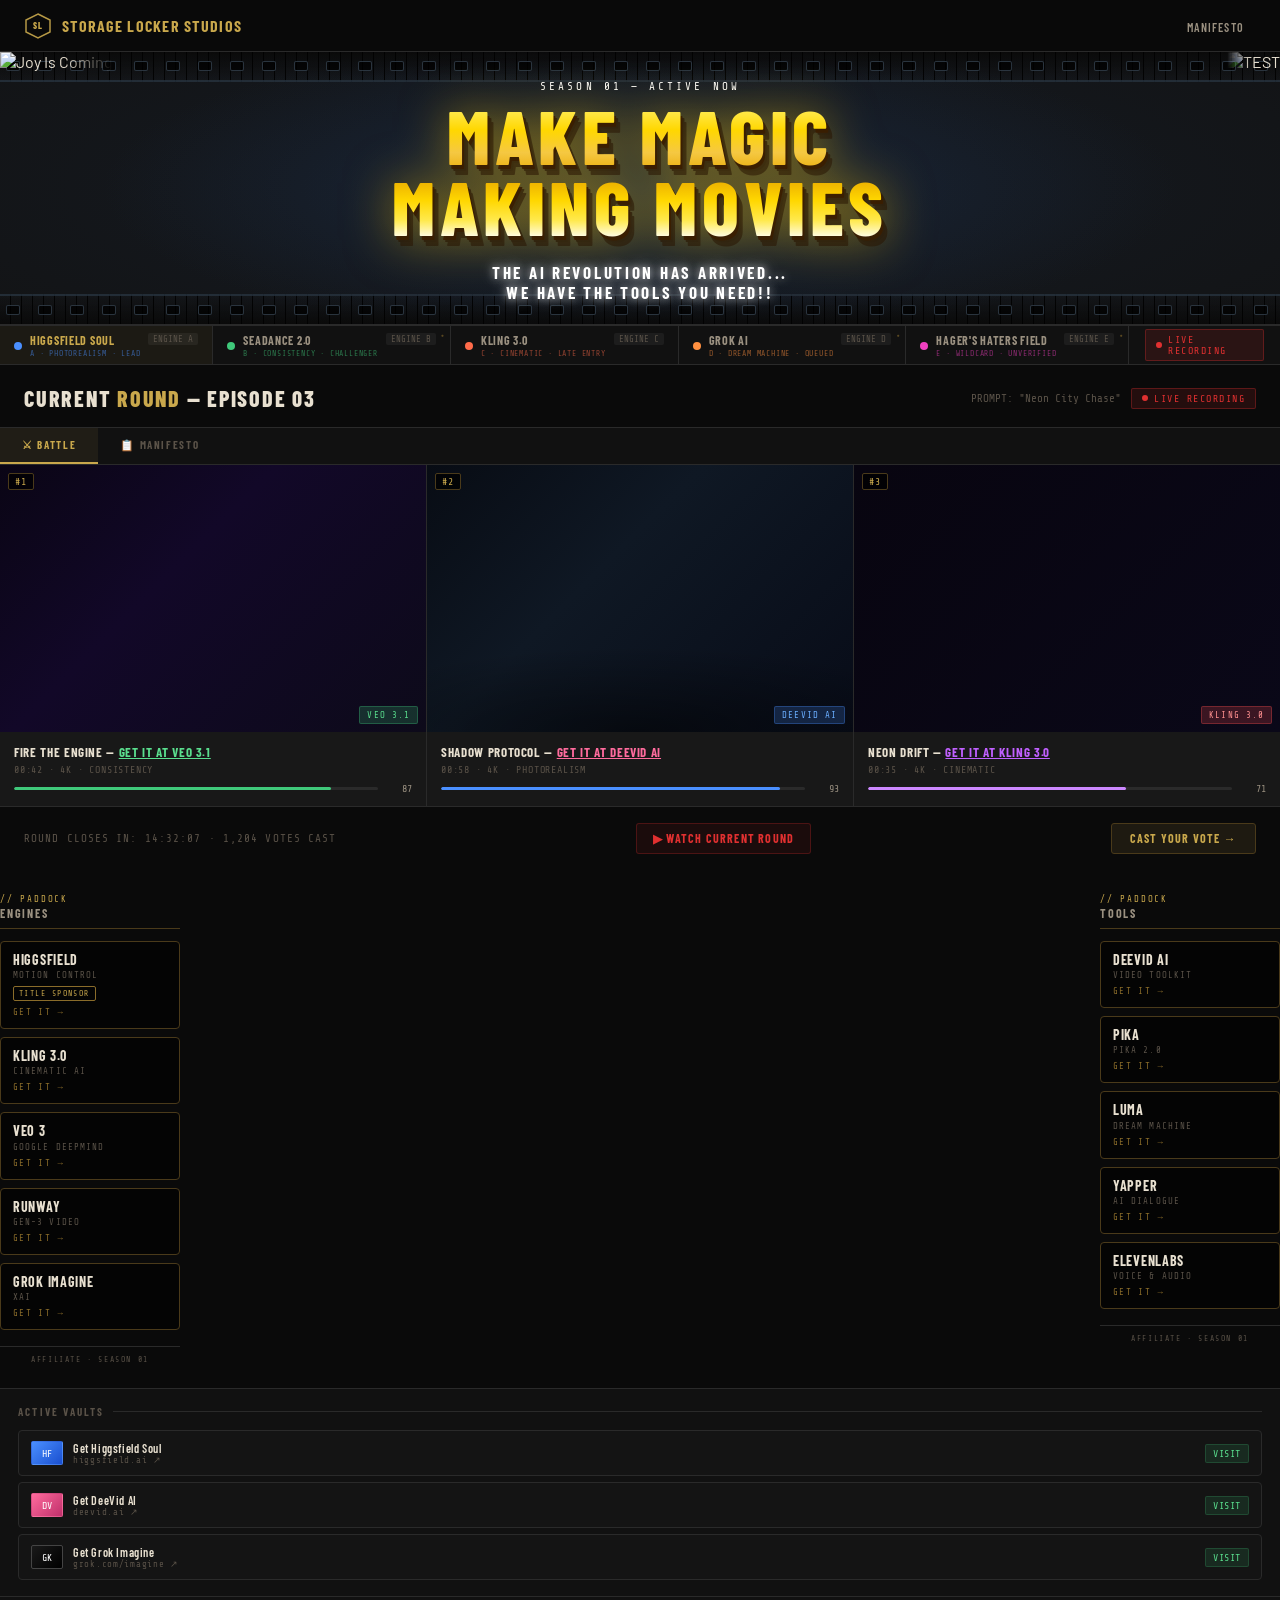
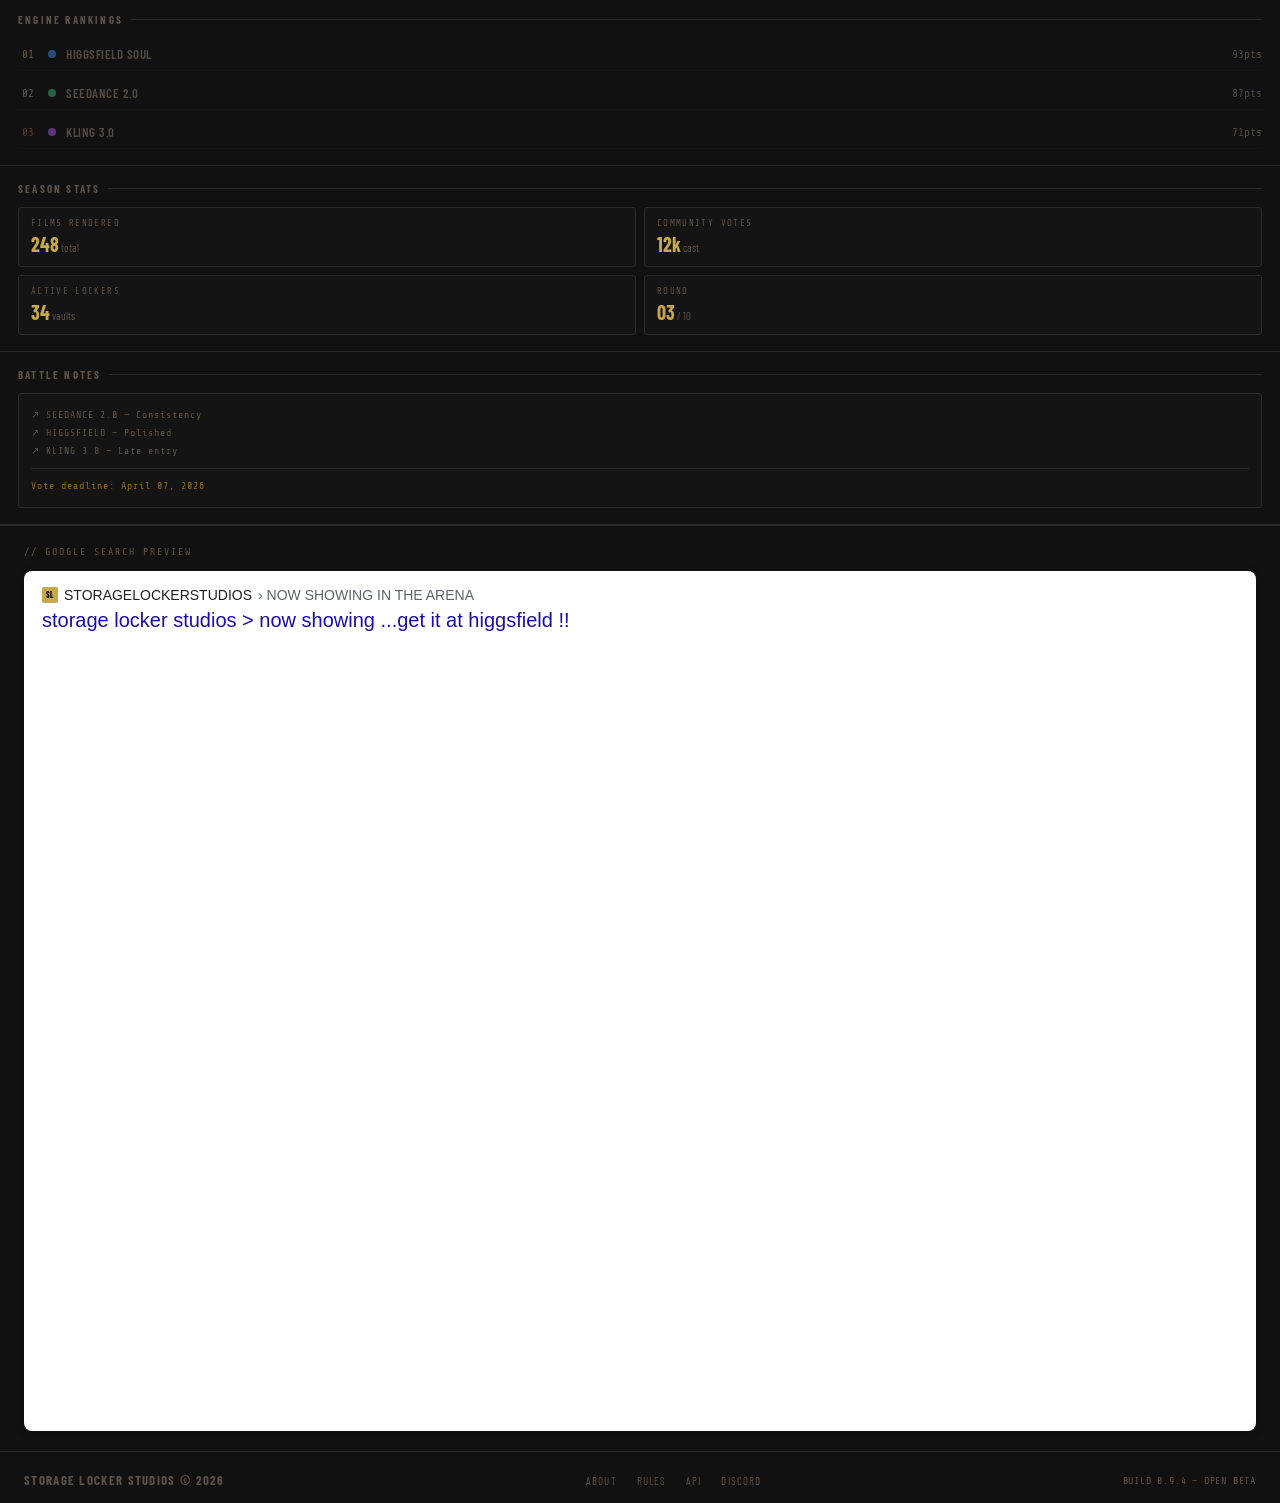
==== index.html @ 6241c00e "Changes Co-authored-by: jleev10-ctrl <274350358+jleev10-ctrl@users.noreply.github.com>" ====
<!DOCTYPE html>
<html lang="en">
<head>
<meta charset="UTF-8">
<meta name="viewport" content="width=device-width, initial-scale=1.0">
<title>Storage Locker Studios</title>

<!-- Google / Search Preview -->
<meta name="description" content="Storage Locker Studios — The Proving Grounds. Three AI film engines compete. One earns the vault. Season 01 active now.">
<meta name="robots" content="index, follow">

<!-- Open Graph (Google, Facebook, LinkedIn preview) -->
<meta property="og:type" content="website">
<meta property="og:url" content="https://storagelocker.studios/">


<meta property="og:image" content="https://storagelockerstudios.com/og-image.png">
<meta property="og:image:width" content="1200">
<meta property="og:image:height" content="630">
<meta property="og:image:alt" content="Storage Locker Studios — The Tools. The Engines. The Craft.">
<meta property="og:site_name" content="Storage Locker Studios">

<!-- Twitter Card -->
<meta name="twitter:card" content="summary_large_image">
<meta name="twitter:image" content="https://storagelockerstudios.com/og-image.png">

<link href="https://fonts.googleapis.com/css2?family=Barlow+Condensed:wght@400;600;700;800&family=Barlow:wght@300;400;500;600&family=Share+Tech+Mono&family=Special+Elite&display=swap" rel="stylesheet">
<style>
:root {
--gold: #c9a84c;
--gold-dim: #8a6c2a;
--red-live: #e03030;
--bg-deep: #0a0a0a;
--bg-panel: #111111;
--bg-card: #181818;
--bg-vault: #141414;
--border: #2a2a2a;
--border-gold: #4a3a1a;
--text-primary: #e8e0d0;
--text-secondary: #9a9080;
--text-dim: #5a5248;
--rust: #8b4513;
--steel: #3a4a5a;
--industrial: #2a3040;
}

* { margin: 0; padding: 0; box-sizing: border-box; }

body {
background: var(--bg-deep);
color: var(--text-primary);
font-family: 'Barlow', sans-serif;
font-weight: 400;
min-height: 100vh;
overflow-x: hidden;
}

nav {
position: sticky;
top: 0;
z-index: 100;
background: rgba(10,10,10,0.95);
border-bottom: 1px solid var(--border);
padding: 0 24px;
display: flex;
align-items: center;
justify-content: space-between;
height: 52px;
backdrop-filter: blur(8px);
}

.nav-logo { display: flex; align-items: center; gap: 10px; }
.nav-logo-text { font-family: 'Barlow Condensed', sans-serif; font-weight: 700; font-size: 16px; letter-spacing: 0.08em; text-transform: uppercase; color: var(--gold); }
.nav-logo-sub { font-family: 'Barlow Condensed', sans-serif; font-size: 10px; letter-spacing: 0.2em; color: var(--text-secondary); text-transform: uppercase; margin-left: 2px; }

.nav-links { display: flex; gap: 4px; list-style: none; }
.nav-links a { font-size: 12px; letter-spacing: 0.1em; text-transform: uppercase; color: var(--text-secondary); text-decoration: none; padding: 6px 12px; border-radius: 3px; transition: color 0.2s, background 0.2s; font-family: 'Barlow Condensed', sans-serif; font-weight: 600; }
.nav-links a:hover, .nav-links a.active { color: var(--gold); background: rgba(201,168,76,0.08); }

.nav-right { display: flex; align-items: center; gap: 12px; }
.btn-signin { font-family: 'Barlow Condensed', sans-serif; font-weight: 700; font-size: 12px; letter-spacing: 0.1em; text-transform: uppercase; background: var(--gold); color: #0a0a0a; border: none; padding: 7px 16px; border-radius: 3px; cursor: pointer; }
.btn-signin:hover { background: #e0bb5a; }

/* ── HERO ── */
.hero {
  position: relative;
  background: radial-gradient(ellipse 80% 100% at 50% 50%, #151B24 0%, #121212 100%);
  border-bottom: 2px solid #2a2a2a;
  overflow: hidden;
  display: flex;
  align-items: center;
  justify-content: center;
  flex-direction: column;
  min-height: 200px;
  cursor: pointer;
  text-align: center;
  padding: 28px 300px 22px;
}
.hero:hover { filter: brightness(1.05); }

/* film strip background — top */
.hero::before {
  content: '';
  position: absolute;
  top: 0; left: 0; right: 0;
  height: 28px;
  background:
    repeating-linear-gradient(90deg,
      transparent 0px, transparent 10px,
      rgba(0,0,0,0.85) 10px, rgba(0,0,0,0.85) 11px
    ),
    linear-gradient(180deg, #0a0a0a 0%, transparent 100%);
  z-index: 3;
  border-bottom: 2px solid rgba(60,80,100,0.5);
}

/* film strip background — bottom */
.hero::after {
  content: '';
  position: absolute;
  bottom: 0; left: 0; right: 0;
  height: 28px;
  background:
    repeating-linear-gradient(90deg,
      transparent 0px, transparent 10px,
      rgba(0,0,0,0.85) 10px, rgba(0,0,0,0.85) 11px
    ),
    linear-gradient(0deg, #0a0a0a 0%, transparent 100%);
  z-index: 3;
  border-top: 2px solid rgba(60,80,100,0.5);
}

/* film sprocket holes top */
.hero-film-top {
  position: absolute;
  top: 0; left: 0; right: 0;
  height: 28px;
  z-index: 4;
  display: flex;
  align-items: center;
  padding: 0 6px;
  gap: 18px;
  overflow: hidden;
  pointer-events: none;
}
.hero-film-top span, .hero-film-bot span {
  display: inline-block;
  width: 14px; height: 10px;
  border: 1.5px solid rgba(80,100,120,0.5);
  border-radius: 2px;
  background: rgba(0,0,0,0.7);
  flex-shrink: 0;
}

/* film sprocket holes bottom */
.hero-film-bot {
  position: absolute;
  bottom: 0; left: 0; right: 0;
  height: 28px;
  z-index: 4;
  display: flex;
  align-items: center;
  padding: 0 6px;
  gap: 18px;
  overflow: hidden;
  pointer-events: none;
}

/* centre glow */
.hero-glow {
  position: absolute;
  inset: 0;
  background: radial-gradient(ellipse 60% 80% at 50% 50%, rgba(30,50,80,0.55) 0%, transparent 70%);
  pointer-events: none;
  z-index: 1;
}

/* LEFT image — JOYISCOMING.jpg */
.hero-img-left {
  position: absolute;
  left: 0;
  top: 0; bottom: 0;
  height: 100%;
  width: auto;
  object-fit: cover;
  z-index: 5;
  /* dark fade on right edge into centre */
  -webkit-mask-image: linear-gradient(90deg, rgba(0,0,0,1) 55%, rgba(0,0,0,0) 100%);
  mask-image: linear-gradient(90deg, rgba(0,0,0,1) 55%, rgba(0,0,0,0) 100%);
}

/* RIGHT image — TEST.jpg */
.hero-img-right {
  position: absolute;
  right: 0;
  top: 0; bottom: 0;
  height: 100%;
  width: auto;
  object-fit: cover;
  z-index: 5;
  -webkit-mask-image: linear-gradient(270deg, rgba(0,0,0,1) 55%, rgba(0,0,0,0) 100%);
  mask-image: linear-gradient(270deg, rgba(0,0,0,1) 55%, rgba(0,0,0,0) 100%);
}

/* ── HERO TEXT ── */
.hero-eyebrow {
  font-family: 'Share Tech Mono', monospace;
  font-size: 11px;
  letter-spacing: 0.28em;
  color: #ffffff;
  text-transform: uppercase;
  margin-bottom: 6px;
  position: relative;
  z-index: 6;
}
.hero h1 {
  font-family: 'Barlow Condensed', sans-serif;
  font-weight: 800;
  font-size: clamp(36px, 6vw, 80px);
  letter-spacing: 0.06em;
  text-transform: uppercase;
  line-height: 0.92;
  margin-bottom: 10px;
  position: relative;
  z-index: 6;
  background: linear-gradient(180deg,
    #ffffff 0%,
    #ffe94d 8%,
    #ffd700 22%,
    #f5c842 38%,
    #e8a800 55%,
    #ffd700 72%,
    #ffe94d 86%,
    #ffffff 100%
  );
  -webkit-background-clip: text;
  -webkit-text-fill-color: transparent;
  background-clip: text;
  filter:
    drop-shadow(2px 4px 0px rgba(60,30,0,0.9))
    drop-shadow(4px 6px 0px rgba(40,20,0,0.6))
    drop-shadow(0 0 24px rgba(255,200,0,0.5));
}
.hero-sub {
  font-family: 'Barlow Condensed', sans-serif;
  font-weight: 700;
  font-size: clamp(12px, 1.5vw, 17px);
  letter-spacing: 0.16em;
  text-transform: uppercase;
  margin-top: 12px;
  position: relative;
  z-index: 6;
  color: #ffffff;
  text-shadow:
    0 0 8px rgba(255,255,255,0.8),
    0 0 20px rgba(255,255,255,0.4),
    0 0 40px rgba(255,255,255,0.15);
  animation: subPulse 2.2s ease-in-out infinite;
}
@keyframes subPulse {
  0%, 100% {
    text-shadow:
      0 0 8px rgba(255,255,255,0.8),
      0 0 20px rgba(255,255,255,0.4),
      0 0 40px rgba(255,255,255,0.15);
    opacity: 1;
  }
  50% {
    text-shadow:
      0 0 14px rgba(255,255,255,1),
      0 0 35px rgba(255,255,255,0.6),
      0 0 60px rgba(255,255,255,0.25);
    opacity: 0.85;
  }
}

/* Phone: tighten Engine Updates capture so it doesn't overrun the nav */
@media (max-width: 640px) {
  nav { padding: 0 12px; gap: 8px; }
  .nav-links { display: none; }
  #engineUpdatesForm { gap: 4px !important; }
  #engineUpdatesForm > span:first-child { display: none; }
  #engineUpdatesEmail { width: 130px !important; font-size: 11px !important; padding: 5px 8px !important; }
  #engineUpdatesSubmit { padding: 5px 8px !important; font-size: 10px !important; letter-spacing: 1px !important; }
  #engineUpdatesMsg { display: none; }
}

@media (max-width: 640px) {
  .hero {
    padding: 36px 16px 30px;
    min-height: auto;
  }
  /* Phone: show only JOY blended behind the text, hide TEST */
  .hero-img-right {
    display: none;
  }
  .hero-img-left {
    display: block;
    opacity: 0.32;
    width: 60%;
    height: 100%;
    -webkit-mask-image: linear-gradient(90deg, rgba(0,0,0,1) 0%, rgba(0,0,0,0) 100%);
            mask-image: linear-gradient(90deg, rgba(0,0,0,1) 0%, rgba(0,0,0,0) 100%);
  }
  .hero-eyebrow, .hero-sub {
    text-shadow: 0 2px 12px rgba(0,0,0,0.85);
  }
  /* Punch the gold back up on phone */
  .hero h1 {
    filter:
      drop-shadow(2px 4px 0px rgba(40,20,0,1))
      drop-shadow(3px 6px 0px rgba(20,10,0,0.85))
      drop-shadow(0 0 18px rgba(255,200,0,0.85))
      drop-shadow(0 0 32px rgba(255,170,0,0.5));
  }
}

.competitor-strip { background: var(--bg-panel); border-bottom: 1px solid var(--border); padding: 0; display: flex; gap: 0; overflow-x: auto; scrollbar-width: none; }
.competitor-tab { display: flex; align-items: center; gap: 8px; padding: 7px 14px 6px; border-right: 1px solid var(--border); cursor: pointer; transition: background 0.2s; white-space: nowrap; min-width: fit-content; position: relative; }
.competitor-tab:hover { background: rgba(255,255,255,0.03); }
.competitor-tab.active { background: rgba(201,168,76,0.06); }
.competitor-tab .dot { width: 8px; height: 8px; border-radius: 50%; background: var(--text-dim); flex-shrink: 0; }
.competitor-tab.active .dot { background: var(--gold); }
.competitor-tab.engine-a .dot { background: #4a8fff; }
.competitor-tab.engine-b .dot { background: #3fc87a; }
.competitor-tab.engine-c .dot { background: #ff6b4a; }
.competitor-tab.engine-d .dot { background: #ff9040; }
.competitor-tab.engine-e .dot { background: #f040c0; }

.tab-label-stack { display: flex; flex-direction: column; gap: 2px; }
.tab-name { font-family: 'Barlow Condensed', sans-serif; font-weight: 700; font-size: 12px; letter-spacing: 0.06em; text-transform: uppercase; color: var(--text-secondary); }
.competitor-tab.active .tab-name { color: var(--gold); }
.tab-descriptor { font-family: 'Share Tech Mono', monospace; font-size: 8px; letter-spacing: 0.1em; color: var(--text-dim); text-transform: uppercase; }
.competitor-tab.engine-a .tab-descriptor { color: rgba(74,143,255,0.55); }
.competitor-tab.engine-b .tab-descriptor { color: rgba(63,200,122,0.55); }
.competitor-tab.engine-c .tab-descriptor { color: rgba(255,107,74,0.55); }
.competitor-tab.engine-d .tab-descriptor { color: rgba(255,144,64,0.55); }
.competitor-tab.engine-e .tab-descriptor { color: rgba(240,64,192,0.55); }

.tab-badge { font-family: 'Share Tech Mono', monospace; font-size: 9px; padding: 1px 5px; border-radius: 2px; background: rgba(255,255,255,0.05); color: var(--text-dim); align-self: flex-start; }
.competitor-tab.trap-tab::after { content: '●'; position: absolute; top: 6px; right: 6px; font-size: 5px; color: var(--gold-dim); opacity: 0.6; }

.main { display: grid; grid-template-columns: 1fr; gap: 0; min-height: calc(100vh - 180px); }
.arena { border-right: none; border-bottom: 1px solid var(--border); padding: 0; }
.arena-header { padding: 20px 24px 16px; border-bottom: 1px solid var(--border); display: flex; align-items: center; justify-content: space-between; }
.arena-title { font-family: 'Barlow Condensed', sans-serif; font-weight: 800; font-size: 22px; letter-spacing: 0.08em; text-transform: uppercase; color: var(--text-primary); }
.arena-title span { color: var(--gold); }

.live-badge { display: flex; align-items: center; gap: 6px; background: rgba(224,48,48,0.12); border: 1px solid rgba(224,48,48,0.3); padding: 4px 10px; border-radius: 2px; }
.live-dot { width: 6px; height: 6px; border-radius: 50%; background: var(--red-live); animation: pulse 1.5s infinite; }
@keyframes pulse { 0%, 100% { opacity: 1; } 50% { opacity: 0.3; } }
.live-text { font-family: 'Share Tech Mono', monospace; font-size: 10px; letter-spacing: 0.15em; color: var(--red-live); text-transform: uppercase; }

.film-grid { display: grid; grid-template-columns: repeat(3, 1fr); gap: 1px; background: var(--border); margin: 0; }
.film-card { background: var(--bg-card); cursor: pointer; transition: background 0.2s; position: relative; overflow: hidden; }
.film-card:hover { background: #1e1e1e; }
.film-thumb { aspect-ratio: 16/10; background: var(--bg-vault); position: relative; overflow: hidden; }

.thumb-seedance { background: linear-gradient(135deg, #0a0515 0%, #120828 40%, #0d0a1a 100%); aspect-ratio: 16/10; position: relative; }
.thumb-higgsfield { background: linear-gradient(135deg, #080c14 0%, #0f1824 40%, #080c18 100%); aspect-ratio: 16/10; position: relative; }
.thumb-higgsfield::before { content: ''; position: absolute; inset: 0; background: radial-gradient(ellipse 100% 40% at 50% 100%, rgba(0,0,0,0.5) 0%, transparent 80%); z-index: 1; }
.thumb-yapper { background: linear-gradient(135deg, #080510 0%, #0a0818 100%); position: relative; aspect-ratio: 16/10; }
.film-thumb { aspect-ratio: 16/10 !important; }

.film-rank { position: absolute; top: 8px; left: 8px; font-family: 'Share Tech Mono', monospace; font-size: 10px; color: var(--gold); background: rgba(0,0,0,0.7); padding: 2px 6px; border-radius: 2px; letter-spacing: 0.1em; border: 1px solid var(--border-gold); z-index: 10; }
.film-engine-label { position: absolute; bottom: 8px; right: 8px; font-family: 'Share Tech Mono', monospace; font-size: 9px; letter-spacing: 0.12em; padding: 3px 7px; border-radius: 2px; text-transform: uppercase; z-index: 10; }
.label-a { background: rgba(74,143,255,0.2); color: #6aaeff; border: 1px solid rgba(74,143,255,0.3); }
.label-b { background: rgba(63,200,122,0.2); color: #5adf8e; border: 1px solid rgba(63,200,122,0.3); }
.label-c { background: rgba(200,100,255,0.2); color: #cc88ff; border: 1px solid rgba(200,100,255,0.3); }
.label-d { background: rgba(255,80,80,0.2); color: #ff9090; border: 1px solid rgba(255,80,80,0.3); }
.film-info { padding: 12px 14px; }
.film-name { font-family: 'Barlow Condensed', sans-serif; font-weight: 700; font-size: 13px; letter-spacing: 0.05em; text-transform: uppercase; color: var(--text-primary); margin-bottom: 4px; }
.film-meta { font-family: 'Share Tech Mono', monospace; font-size: 10px; color: var(--text-dim); letter-spacing: 0.08em; }
.film-score { display: flex; align-items: center; gap: 6px; margin-top: 8px; }
.score-bar { flex: 1; height: 3px; background: var(--border); border-radius: 2px; overflow: hidden; }
.score-fill { height: 100%; border-radius: 2px; }
.fill-a { background: #4a8fff; } .fill-b { background: #3fc87a; } .fill-c { background: #cc88ff; }
.score-num { font-family: 'Share Tech Mono', monospace; font-size: 10px; color: var(--text-secondary); min-width: 28px; text-align: right; }
.arena-footer { padding: 16px 24px; border-top: 1px solid var(--border); display: flex; align-items: center; justify-content: space-between; gap: 12px; }
.arena-status { font-family: 'Share Tech Mono', monospace; font-size: 11px; color: var(--text-dim); letter-spacing: 0.1em; }
.vote-btn { font-family: 'Barlow Condensed', sans-serif; font-weight: 700; font-size: 12px; letter-spacing: 0.1em; text-transform: uppercase; background: rgba(201,168,76,0.1); border: 1px solid var(--border-gold); color: var(--gold); padding: 7px 18px; border-radius: 3px; cursor: pointer; }
.vote-btn:hover { background: rgba(201,168,76,0.18); }

.memo-paper { background: #f5f0e0; border: 1px solid #c8b890; border-radius: 2px; padding: 48px 52px; position: relative; box-shadow: 0 4px 20px rgba(0,0,0,0.5); }
.memo-paper::before { content: ''; position: absolute; top: 0; left: 60px; bottom: 0; width: 1px; background: rgba(200,120,100,0.25); }
.memo-watermark { position: absolute; top: 50%; left: 50%; transform: translate(-50%, -50%) rotate(-15deg); font-family: 'Barlow Condensed', sans-serif; font-size: 80px; font-weight: 800; letter-spacing: 0.1em; color: rgba(180,140,60,0.06); text-transform: uppercase; white-space: nowrap; pointer-events: none; user-select: none; }
.memo-header { font-family: 'Barlow Condensed', sans-serif; font-weight: 800; font-size: 11px; letter-spacing: 0.3em; text-transform: uppercase; color: #5a4a28; margin-bottom: 24px; padding-bottom: 16px; border-bottom: 2px solid #c8a050; }
.memo-fields { display: grid; gap: 6px; margin-bottom: 28px; }
.memo-field { font-family: 'Special Elite', 'Courier New', monospace; font-size: 12px; color: #3a3020; letter-spacing: 0.04em; line-height: 1.6; }
.memo-field span { color: #8a6820; font-weight: bold; text-transform: uppercase; letter-spacing: 0.12em; font-size: 10px; margin-right: 8px; }
.memo-title { font-family: 'Barlow Condensed', sans-serif; font-weight: 800; font-size: 28px; letter-spacing: 0.06em; text-transform: uppercase; color: #1a1008; margin-bottom: 24px; line-height: 1.1; border-bottom: 1px solid rgba(180,140,60,0.3); padding-bottom: 16px; }
.memo-body { font-family: 'Special Elite', 'Courier New', monospace; font-size: 14px; line-height: 1.9; color: #2a2010; letter-spacing: 0.02em; }
.memo-body p { margin-bottom: 16px; }
.memo-body p:last-child { margin-bottom: 0; }
.memo-sig { margin-top: 36px; font-family: 'Special Elite', 'Courier New', monospace; font-size: 12px; color: #5a4020; }
.memo-sig-line { font-size: 22px; font-style: italic; color: #2a1808; margin-top: 8px; }

.dispatch-paper { background: #f0ede0; border: 1px solid #c0ae80; border-radius: 2px; padding: 48px 52px; position: relative; box-shadow: 0 4px 20px rgba(0,0,0,0.5); }
.dispatch-paper::before { content: ''; position: absolute; top: 0; left: 60px; bottom: 0; width: 1px; background: rgba(160,100,60,0.2); }
.dispatch-watermark { position: absolute; top: 50%; left: 50%; transform: translate(-50%, -50%) rotate(-15deg); font-family: 'Barlow Condensed', sans-serif; font-size: 80px; font-weight: 800; letter-spacing: 0.1em; color: rgba(140,100,40,0.05); text-transform: uppercase; white-space: nowrap; pointer-events: none; user-select: none; }
.dispatch-header { font-family: 'Barlow Condensed', sans-serif; font-weight: 800; font-size: 11px; letter-spacing: 0.3em; text-transform: uppercase; color: #5a4a28; margin-bottom: 24px; padding-bottom: 16px; border-bottom: 2px solid #a07030; }
.dispatch-rule { border: none; border-top: 1px solid rgba(160,100,40,0.2); margin: 20px 0; }
.dispatch-section-label { font-family: 'Barlow Condensed', sans-serif; font-weight: 800; font-size: 11px; letter-spacing: 0.25em; text-transform: uppercase; color: #8a6820; margin-bottom: 10px; margin-top: 20px; }
.dispatch-rule-list { font-family: 'Special Elite', 'Courier New', monospace; font-size: 13px; line-height: 1.9; color: #2a2010; list-style: none; padding: 0; }
.dispatch-rule-list li { padding-left: 20px; position: relative; margin-bottom: 6px; }
.dispatch-rule-list li::before { content: '—'; position: absolute; left: 0; color: #8a6820; }

.sidebar { background: var(--bg-panel); display: flex; flex-direction: column; }

/* Employee intro video — full width on phone, narrower on desktop, whole frame visible */
.intro-video { width: 100%; display: block; border-radius: 4px; cursor: pointer; }
@media (min-width: 821px) {
  .intro-video { max-width: 380px; margin: 0 auto; display: block; }
}

/* ── Paddock sponsor rails (desktop only, flank The Girl) ── */
.paddock-wrap { display: block; margin: 24px 0; }
.paddock-rails { display: none; }
@media (min-width: 1024px) {
  .paddock-wrap { display: grid; grid-template-columns: 180px minmax(0, 1fr) 180px; gap: 24px; align-items: start; }
  .paddock-rails { display: block; }
}
.paddock-rail { display: flex; flex-direction: column; gap: 8px; }
.paddock-header { padding-bottom: 8px; border-bottom: 1px solid var(--border-gold); margin-bottom: 4px; }
.paddock-eyebrow { font-family: 'Share Tech Mono', monospace; font-size: 9px; letter-spacing: 0.2em; color: var(--gold); text-transform: uppercase; }
.paddock-label { font-family: 'Barlow Condensed', sans-serif; font-weight: 700; font-size: 12px; letter-spacing: 0.15em; color: var(--text-secondary); text-transform: uppercase; margin-top: 2px; }
.paddock-tile {
  display: block;
  background: rgba(0,0,0,0.6);
  border: 1px solid var(--border-gold);
  border-radius: 4px;
  padding: 10px 12px;
  text-decoration: none;
  color: var(--text-primary);
  transition: border-color 0.2s, background 0.2s, box-shadow 0.2s, transform 0.2s;
}
.paddock-tile:hover {
  border-color: var(--gold);
  background: rgba(20,16,8,0.85);
  box-shadow: 0 0 18px -4px rgba(201,168,76,0.4);
  transform: translateY(-1px);
}
.paddock-tile-name { font-family: 'Barlow Condensed', sans-serif; font-weight: 700; font-size: 14px; letter-spacing: 0.05em; color: var(--text-primary); text-transform: uppercase; line-height: 1.1; }
.paddock-tile-tag { font-family: 'Share Tech Mono', monospace; font-size: 9px; letter-spacing: 0.12em; color: var(--text-dim); text-transform: uppercase; margin-top: 3px; }
.paddock-title-sponsor { display: inline-block; margin-top: 6px; font-family: 'Share Tech Mono', monospace; font-size: 8px; letter-spacing: 0.18em; color: var(--gold); text-transform: uppercase; border: 1px solid var(--gold-dim); padding: 2px 5px; border-radius: 2px; }
.paddock-cta { display: block; margin-top: 6px; font-family: 'Share Tech Mono', monospace; font-size: 9px; letter-spacing: 0.15em; color: var(--gold-dim); text-transform: uppercase; }
.paddock-tile:hover .paddock-cta { color: var(--gold); }
.paddock-foot { margin-top: 8px; padding-top: 8px; border-top: 1px solid var(--border); font-family: 'Share Tech Mono', monospace; font-size: 8px; letter-spacing: 0.2em; color: var(--text-dim); text-transform: uppercase; text-align: center; }

/* ── Mobile: stack everything cleanly for smooth scroll ── */
@media (max-width: 820px) {
  .main { grid-template-columns: 1fr; min-height: auto; }
  .arena { border-right: none; border-bottom: 1px solid var(--border); }
  .film-grid { grid-template-columns: 1fr; }
  .film-thumb { aspect-ratio: 16/9; }
  .sidebar { width: 100%; }
  .sidebar-section { padding: 18px 20px; }
  nav { padding: 0 14px; }
  .nav-links { display: none; }
  .arena-header { padding: 16px 18px 14px; flex-wrap: wrap; gap: 10px; }
  .arena-footer { flex-direction: column; align-items: stretch; padding: 14px 18px; }
  .memo-paper, .dispatch-paper { padding: 28px 22px; }
  .memo-watermark, .dispatch-watermark { font-size: 48px; }
}

html { scroll-behavior: smooth; -webkit-overflow-scrolling: touch; }
.sidebar-section { padding: 16px 18px; border-bottom: 1px solid var(--border); }
.section-label { font-family: 'Barlow Condensed', sans-serif; font-weight: 700; font-size: 11px; letter-spacing: 0.2em; text-transform: uppercase; color: var(--text-dim); margin-bottom: 12px; display: flex; align-items: center; gap: 8px; }
.section-label::after { content: ''; flex: 1; height: 1px; background: var(--border); }
.vault-list { display: flex; flex-direction: column; gap: 6px; }
.vault-item { background: var(--bg-vault); border: 1px solid var(--border); border-radius: 4px; padding: 10px 12px; display: flex; align-items: center; justify-content: space-between; cursor: pointer; transition: border-color 0.2s, background 0.2s; }
.vault-item:hover { border-color: var(--border-gold); background: #161410; }
.vault-left { display: flex; align-items: center; gap: 10px; }
.vault-icon { width: 32px; height: 24px; background: var(--steel); border-radius: 2px; display: flex; align-items: center; justify-content: center; font-size: 10px; color: var(--text-dim); font-family: 'Share Tech Mono', monospace; border: 1px solid rgba(255,255,255,0.06); }
.vault-name { font-family: 'Barlow Condensed', sans-serif; font-weight: 600; font-size: 12px; letter-spacing: 0.05em; color: var(--text-primary); }
.vault-id { font-family: 'Share Tech Mono', monospace; font-size: 9px; color: var(--text-dim); letter-spacing: 0.08em; }
.vault-status { font-family: 'Share Tech Mono', monospace; font-size: 10px; padding: 3px 7px; border-radius: 2px; letter-spacing: 0.06em; text-transform: uppercase; }
.status-open { background: rgba(63,200,122,0.12); color: #5adf8e; border: 1px solid rgba(63,200,122,0.2); }
.status-locked { background: rgba(90,82,72,0.2); color: var(--text-dim); border: 1px solid var(--border); }
.leaderboard-wrapper { position: relative; }
.leaderboard-blocker { position: absolute; inset: -4px; z-index: 5; cursor: not-allowed; display: flex; align-items: center; justify-content: center; }
.leaderboard-coming-soon { display: none; position: absolute; inset: -4px; background: rgba(10,10,10,0.88); border: 1px solid var(--border-gold); border-radius: 3px; z-index: 6; align-items: center; justify-content: center; flex-direction: column; gap: 6px; }
.leaderboard-wrapper:hover .leaderboard-coming-soon { display: flex; }
.coming-soon-text { font-family: 'Share Tech Mono', monospace; font-size: 10px; letter-spacing: 0.18em; color: var(--gold); text-transform: uppercase; text-align: center; line-height: 1.6; }
.coming-soon-icon { font-size: 16px; color: var(--gold-dim); }
.leaderboard { display: flex; flex-direction: column; gap: 6px; pointer-events: none; opacity: 0.45; filter: blur(0.3px); user-select: none; }
.lb-row { display: flex; align-items: center; gap: 10px; padding: 8px 0; border-bottom: 1px solid rgba(255,255,255,0.04); }
.lb-rank { font-family: 'Share Tech Mono', monospace; font-size: 11px; color: var(--text-dim); width: 20px; text-align: center; flex-shrink: 0; }
.lb-rank.gold { color: var(--gold); } .lb-rank.silver { color: #a0a8b0; } .lb-rank.bronze { color: #b06a40; }
.lb-engine-dot { width: 8px; height: 8px; border-radius: 50%; flex-shrink: 0; }
.lb-name { font-family: 'Barlow Condensed', sans-serif; font-weight: 600; font-size: 13px; color: var(--text-secondary); flex: 1; letter-spacing: 0.04em; text-transform: uppercase; }
.lb-score { font-family: 'Share Tech Mono', monospace; font-size: 11px; color: var(--text-secondary); }
.stats-grid { display: grid; grid-template-columns: 1fr 1fr; gap: 8px; }
.stat-box { background: var(--bg-vault); border: 1px solid var(--border); border-radius: 3px; padding: 10px 12px; }
.stat-label { font-family: 'Share Tech Mono', monospace; font-size: 9px; letter-spacing: 0.15em; color: var(--text-dim); text-transform: uppercase; margin-bottom: 4px; }
.stat-value { font-family: 'Barlow Condensed', sans-serif; font-weight: 700; font-size: 20px; color: var(--gold); }
.stat-unit { font-size: 11px; color: var(--text-dim); font-weight: 400; }
footer { background: var(--bg-panel); border-top: 1px solid var(--border); padding: 20px 24px; display: flex; align-items: center; justify-content: space-between; }
.footer-logo { font-family: 'Barlow Condensed', sans-serif; font-weight: 700; font-size: 13px; letter-spacing: 0.1em; text-transform: uppercase; color: var(--text-dim); }
.footer-links { display: flex; gap: 20px; }
.footer-links a { font-family: 'Barlow Condensed', sans-serif; font-size: 11px; letter-spacing: 0.1em; text-transform: uppercase; color: var(--text-dim); text-decoration: none; }
.footer-links a:hover { color: var(--gold); }
.footer-copy { font-family: 'Share Tech Mono', monospace; font-size: 10px; color: var(--text-dim); letter-spacing: 0.08em; }
::-webkit-scrollbar { width: 4px; height: 4px; }
::-webkit-scrollbar-track { background: transparent; }
::-webkit-scrollbar-thumb { background: var(--border); border-radius: 2px; }

.trap-overlay { display: none; position: fixed; inset: 0; background: rgba(0,0,0,0.88); z-index: 9999; align-items: center; justify-content: center; }
.trap-overlay.open { display: flex; animation: trapFadeIn 0.15s ease; }
@keyframes trapFadeIn { from { opacity: 0; transform: scale(0.96); } to { opacity: 1; transform: scale(1); } }
.trap-box { background: #0a0a0a; border: 1px solid var(--gold); border-radius: 4px; padding: 40px 48px; text-align: center; max-width: 480px; position: relative; box-shadow: 0 0 60px rgba(201,168,76,0.15); }
.trap-eyebrow { font-family: 'Share Tech Mono', monospace; font-size: 10px; letter-spacing: 0.3em; color: var(--gold-dim); text-transform: uppercase; margin-bottom: 20px; }
.trap-message { font-family: 'Barlow Condensed', sans-serif; font-weight: 800; font-size: 28px; letter-spacing: 0.06em; text-transform: uppercase; color: var(--gold); line-height: 1.15; margin-bottom: 28px; }
.trap-close { font-family: 'Share Tech Mono', monospace; font-size: 10px; letter-spacing: 0.2em; color: var(--text-dim); text-transform: uppercase; background: none; border: 1px solid var(--border); padding: 8px 20px; border-radius: 2px; cursor: pointer; }
.trap-close:hover { color: var(--gold); border-color: var(--border-gold); }

.yt-link { font-family: 'Barlow Condensed', sans-serif; font-weight: 700; font-size: 12px; letter-spacing: 0.1em; text-transform: uppercase; color: var(--red-live); text-decoration: none; background: rgba(224,48,48,0.08); border: 1px solid rgba(224,48,48,0.25); padding: 7px 16px; border-radius: 3px; transition: background 0.2s; white-space: nowrap; }
.yt-link:hover { background: rgba(224,48,48,0.16); }

.film-card-trap { position: relative; }
.film-card-trap .trap-hover-overlay { position: absolute; inset: 0; background: rgba(0,0,0,0.92); display: flex; flex-direction: column; align-items: center; justify-content: center; opacity: 0; transition: opacity 0.25s ease; z-index: 20; padding: 16px; }
.film-card-trap:hover .trap-hover-overlay { opacity: 1; }
.trap-hover-eyebrow { font-family: 'Share Tech Mono', monospace; font-size: 9px; letter-spacing: 0.25em; color: var(--gold-dim); text-transform: uppercase; margin-bottom: 10px; }
.trap-hover-msg { font-family: 'Barlow Condensed', sans-serif; font-weight: 800; font-size: 16px; letter-spacing: 0.06em; text-transform: uppercase; color: var(--gold); line-height: 1.25; text-align: center; }

.tab-trap-overlay { display: none; position: fixed; top: 52px; left: 0; right: 0; z-index: 200; background: rgba(0,0,0,0.94); border-bottom: 1px solid var(--border-gold); border-top: 1px solid var(--border-gold); padding: 18px 24px; flex-direction: column; align-items: center; justify-content: center; gap: 6px; pointer-events: none; }
.competitor-tab.trap-tab:hover .tab-trap-overlay { display: flex; }
.tab-trap-eyebrow { font-family: 'Share Tech Mono', monospace; font-size: 10px; letter-spacing: 0.3em; color: var(--gold-dim); text-transform: uppercase; }
.tab-trap-msg { font-family: 'Barlow Condensed', sans-serif; font-weight: 800; font-size: 22px; letter-spacing: 0.06em; text-transform: uppercase; color: var(--gold); line-height: 1.2; text-align: center; }

.neon-drift-video { position: absolute; inset: 0; width: 100%; height: 100%; object-fit: cover; z-index: 2; display: block; }

/* ── Google Preview Widget ── */
.google-preview-wrap {
  background: var(--bg-panel);
  border-top: 1px solid var(--border);
  padding: 20px 24px;
  display: flex;
  flex-direction: column;
  gap: 6px;
}
.google-preview-label {
  font-family: 'Share Tech Mono', monospace;
  font-size: 10px;
  letter-spacing: 0.2em;
  color: var(--text-dim);
  text-transform: uppercase;
  margin-bottom: 8px;
}
.google-card {
  background: #fff;
  border-radius: 8px;
  padding: 16px 18px;
  max-width: 600px;
  font-family: Arial, sans-serif;
  box-shadow: 0 2px 8px rgba(0,0,0,0.18);
}
.google-card-url {
  font-size: 12px;
  color: #202124;
  display: flex;
  align-items: center;
  gap: 6px;
  margin-bottom: 2px;
}
.google-card-favicon {
  width: 16px; height: 16px;
  background: #c9a84c;
  border-radius: 2px;
  display: inline-flex; align-items: center; justify-content: center;
  font-size: 8px; font-weight: 800; color: #0a0a0a; font-family: 'Barlow Condensed', sans-serif;
}
.google-card-domain { color: #202124; font-size: 14px; }
.google-card-path { color: #5f6368; font-size: 14px; }
.google-card-title {
  font-size: 20px;
  color: #1a0dab;
  margin: 4px 0 2px;
  line-height: 1.3;
  cursor: pointer;
}
.google-card-title:hover { text-decoration: underline; }
.google-card-media {
  width: 100%;
  aspect-ratio: 16 / 9;
  object-fit: cover;
  display: block;
}
.google-card-desc {
  font-size: 14px;
  color: #4d5156;
  line-height: 1.55;
}
.google-card-desc span { color: #202124; font-weight: bold; }
.now-watching-frame { position: relative; width: 100%; max-width: 400px; margin: 0 auto; aspect-ratio: 9 / 16; }
.now-watching-frame iframe { position: absolute; inset: 0; width: 100%; height: 100%; border: 0; border-radius: 6px; }
@media (min-width: 768px) {
  .google-card:has(.now-watching-frame) { max-width: none; }
  .now-watching-frame { max-width: none; aspect-ratio: auto; height: calc(100vh - 120px); min-height: 600px; }
}

/* ── Click-to-Expand video ── */
.film-thumb {
  transition: transform 0.3s ease;
  transform-origin: center center;
}
.film-thumb.expanded {
  transform: scale(2);
  z-index: 50;
  position: relative;
}
</style>
  <meta property="og:title" content="Storage Locker Studios">
  <meta name="twitter:title" content="Storage Locker Studios">
  <meta property="og:description" content="Storage Locker Studios — The Proving Grounds. Three AI film engines compete. One earns the vault. Season 01 active now.">
  <meta name="twitter:description" content="Storage Locker Studios — The Proving Grounds. Three AI film engines compete. One earns the vault. Season 01 active now.">
  <link rel="icon" type="image/x-icon" href="/favicon.ico">
</head>
<body onload="goHome()">

<div class="trap-overlay" id="trapOverlay" onclick="closeTrap(event)">
<div class="trap-box">
<div class="trap-eyebrow">// signal detected</div>
<div class="trap-message">YOU NOTICED.<br>YOU'RE NOT ONE OF<br>THE SLOP-MAKERS.<br>STAY TUNED.</div>
<button class="trap-close" onclick="document.getElementById('trapOverlay').classList.remove('open')">[ CLOSE ]</button>
</div>
</div>

<nav>
<a class="nav-logo" href="/auth" style="cursor:pointer;text-decoration:none;color:inherit;" title="Studio access">
<svg width="28" height="28" viewBox="0 0 28 28">
<polygon points="14,2 26,8 26,20 14,26 2,20 2,8" fill="none" stroke="#c9a84c" stroke-width="1.5" opacity="0.9"/>
<text x="14" y="17" font-family="'Barlow Condensed'" font-weight="800" font-size="9" fill="#c9a84c" text-anchor="middle" letter-spacing="1">SL</text>
</svg>
<div>
<div class="nav-logo-text">Storage Locker Studios</div>
</div>
</a>
<ul class="nav-links">
<!-- <li><a href="#" class="active" id="navArena" onclick="showEngineA(event)">Arena</a></li> -->
<li><a href="#" id="navManifesto" onclick="showManifesto(event)">Manifesto</a></li>
<!-- Bucket 1 — Vaults link hidden, code intact -->
<!-- <li><a href="#" id="navVaults" onclick="showVaults(event)">Vaults</a></li> -->
<!-- <li><a href="#">Competitions</a></li> -->
<!-- <li><a href="#">Docs</a></li> -->
</ul>
<!-- nav-right unbolted — lean header -->
</nav>

<!-- HERO — Cinematic Banner -->
<div class="hero" onclick="goHome()" title="Return to the Arena">
  <div class="hero-film-top"><span></span><span></span><span></span><span></span><span></span><span></span><span></span><span></span><span></span><span></span><span></span><span></span><span></span><span></span><span></span><span></span><span></span><span></span><span></span><span></span><span></span><span></span><span></span><span></span><span></span><span></span><span></span><span></span><span></span><span></span><span></span><span></span><span></span><span></span><span></span><span></span><span></span><span></span><span></span><span></span></div>
  <div class="hero-film-bot"><span></span><span></span><span></span><span></span><span></span><span></span><span></span><span></span><span></span><span></span><span></span><span></span><span></span><span></span><span></span><span></span><span></span><span></span><span></span><span></span><span></span><span></span><span></span><span></span><span></span><span></span><span></span><span></span><span></span><span></span><span></span><span></span><span></span><span></span><span></span><span></span><span></span><span></span><span></span><span></span></div>
  <div class="hero-glow"></div>
  <img class="hero-img-left" src="JOYISCOMING.jpg" alt="Joy Is Coming">
  <img class="hero-img-right" src="test.jpg" alt="TEST">
  <div class="hero-eyebrow">Season 01 — Active Now</div>
  <h1>Make Magic<br>Making Movies</h1>
  <div class="hero-sub">The AI revolution has arrived...<br>We have the tools you need!!</div>
</div>

<div class="competitor-strip">
<div class="competitor-tab engine-a active" id="tabArena" onclick="showEngineA(event)">
<div class="dot"></div>
<div class="tab-label-stack">
<div class="tab-name">Higgsfield Soul</div>
<div class="tab-descriptor">A · Photorealism · Lead</div>
</div>
<div class="tab-badge">ENGINE A</div>
</div>
<div class="competitor-tab engine-b trap-tab">
<div class="tab-trap-overlay">
<div class="tab-trap-eyebrow">// signal detected</div>
<div class="tab-trap-msg">YOU NOTICED.<br>YOU'RE NOT ONE OF<br>THE SLOP-MAKERS.<br>STAY TUNED.</div>
</div>
<div class="dot"></div>
<div class="tab-label-stack">
<div class="tab-name">Seadance 2.0</div>
<div class="tab-descriptor">B · Consistency · Challenger</div>
</div>
<div class="tab-badge">ENGINE B</div>
</div>
<div class="competitor-tab engine-c">
<div class="dot"></div>
<div class="tab-label-stack">
<div class="tab-name">Kling 3.0</div>
<div class="tab-descriptor">C · Cinematic · Late Entry</div>
</div>
<div class="tab-badge">ENGINE C</div>
</div>
<div class="competitor-tab engine-d trap-tab">
<div class="tab-trap-overlay">
<div class="tab-trap-eyebrow">// signal detected</div>
<div class="tab-trap-msg">YOU NOTICED.<br>YOU'RE NOT ONE OF<br>THE SLOP-MAKERS.<br>STAY TUNED.</div>
</div>
<div class="dot"></div>
<div class="tab-label-stack">
<div class="tab-name">GROK AI</div>
<div class="tab-descriptor">D · Dream Machine · Queued</div>
</div>
<div class="tab-badge">ENGINE D</div>
</div>
<div class="competitor-tab engine-e trap-tab">
<div class="tab-trap-overlay">
<div class="tab-trap-eyebrow">// signal detected</div>
<div class="tab-trap-msg">YOU NOTICED.<br>YOU'RE NOT ONE OF<br>THE SLOP-MAKERS.<br>STAY TUNED.</div>
</div>
<div class="dot"></div>
<div class="tab-label-stack">
<div class="tab-name">Hager's Haters Field</div>
<div class="tab-descriptor">E · Wildcard · Unverified</div>
</div>
<div class="tab-badge">ENGINE E</div>
</div>
<div style="margin-left: auto; display: flex; align-items: center; padding: 0 16px;">
<div class="live-badge">
<div class="live-dot"></div>
<span class="live-text">Live Recording</span>
</div>
</div>
</div>

<div class="main">
<div class="arena" id="arenaSection">
<div id="arenaView">
<div class="arena-header">
<div class="arena-title">Current <span>Round</span> — Episode 03</div>
<div style="display: flex; align-items: center; gap: 10px;">
<span style="font-family: 'Share Tech Mono'; font-size: 11px; color: var(--text-dim);">PROMPT: "Neon City Chase"</span>
<div class="live-badge"><div class="live-dot"></div><span class="live-text">Live Recording</span></div>
</div>
</div>

<div style="display:flex;border-bottom:1px solid var(--border);background:var(--bg-panel);">
<button onclick="showBattle()" id="btnBattle" style="font-family:'Barlow Condensed',sans-serif;font-weight:700;font-size:11px;letter-spacing:0.15em;text-transform:uppercase;padding:10px 22px;background:rgba(201,168,76,0.08);color:var(--gold);border:none;border-bottom:2px solid var(--gold);cursor:pointer;">⚔ Battle</button>
<button onclick="showMemo()" id="btnMemo" style="font-family:'Barlow Condensed',sans-serif;font-weight:700;font-size:11px;letter-spacing:0.15em;text-transform:uppercase;padding:10px 22px;background:none;color:var(--text-dim);border:none;border-bottom:2px solid transparent;cursor:pointer;">📋 Manifesto</button>
<button onclick="showDispatch()" id="btnDispatch" style="display:none;font-family:'Barlow Condensed',sans-serif;font-weight:700;font-size:11px;letter-spacing:0.15em;text-transform:uppercase;padding:10px 22px;background:none;color:var(--text-dim);border:none;border-bottom:2px solid transparent;cursor:pointer;">📌 Dispatch</button>
</div>

<div id="battleView">
<div class="film-grid">

<div class="film-card">
<div class="film-thumb thumb-seedance" style="padding:0;overflow:hidden;">
<video class="neon-drift-video" src="videos/bestneonsignsvid.mp4" autoplay muted loop playsinline></video>
<div class="film-rank">#1</div>
<a href="https://deepmind.google/technologies/veo/" target="_blank" rel="noopener" class="film-engine-label label-b" style="text-decoration:none;z-index:20;pointer-events:auto;cursor:pointer;">Veo 3.1</a>
</div>
<div class="film-info">
<div class="film-name">FIRE THE ENGINE — <a href="https://deepmind.google/technologies/veo/" target="_blank" rel="noopener" style="color:#5adf8e;text-decoration:underline;">GET IT AT VEO 3.1</a></div>
<div class="film-meta">00:42 · 4K · CONSISTENCY</div>
<div class="film-score">
<div class="score-bar"><div class="score-fill fill-b" style="width:87%"></div></div>
<div class="score-num">87</div>
</div>
</div>
</div>

<div class="film-card">
<div class="film-thumb thumb-higgsfield" style="padding:0;overflow:hidden;">
<video class="neon-drift-video" src="videos/storagelocker.mp4" autoplay muted loop playsinline></video>
<div class="film-rank">#2</div>
<a href="https://deevid.ai/" target="_blank" rel="noopener" class="film-engine-label label-a" style="text-decoration:none;z-index:20;pointer-events:auto;cursor:pointer;">DeeVid AI</a>
</div>
<div class="film-info">
<div class="film-name">Shadow Protocol — <a href="https://deevid.ai/" target="_blank" rel="noopener" style="color:#ff6b9d;text-decoration:underline;">GET IT AT DEEVID AI</a></div>
<div class="film-meta">00:58 · 4K · PHOTOREALISM</div>
<div class="film-score">
<div class="score-bar"><div class="score-fill fill-a" style="width:93%"></div></div>
<div class="score-num">93</div>
</div>
</div>
</div>

<div class="film-card">
<div class="film-thumb thumb-yapper" style="padding:0;overflow:hidden;">
<video class="neon-drift-video" src="videos/battle_promt_kling.mp4" autoplay muted loop playsinline></video>
<div class="film-rank">#3</div>
<a href="https://klingai.com/" target="_blank" rel="noopener" class="film-engine-label label-d" style="text-decoration:none;z-index:20;pointer-events:auto;cursor:pointer;">Kling 3.0</a>
</div>
<div class="film-info">
<div class="film-name">Neon Drift — <a href="https://klingai.com/" target="_blank" rel="noopener" style="color:#c060ff;text-decoration:underline;">GET IT AT KLING 3.0</a></div>
<div class="film-meta">00:35 · 4K · CINEMATIC</div>
<div class="film-score">
<div class="score-bar"><div class="score-fill fill-c" style="width:71%"></div></div>
<div class="score-num">71</div>
</div>
</div>
</div>

</div>

<div class="arena-footer">
<div class="arena-status">ROUND CLOSES IN: 14:32:07 · 1,204 VOTES CAST</div>
<a href="https://youtu.be/b7tN3ViUGj0" target="_blank" class="yt-link">▶ Watch Current Round</a>
<button class="vote-btn">Cast Your Vote →</button>
</div>
<div class="paddock-wrap">
  <!-- LEFT RAIL — Engines (desktop only) -->
  <aside class="paddock-rails paddock-rail" aria-label="Paddock — Engines">
    <div class="paddock-header">
      <div class="paddock-eyebrow">// Paddock</div>
      <div class="paddock-label">Engines</div>
    </div>
    <a class="paddock-tile" href="https://higgsfield.ai/" target="_blank" rel="noopener sponsored">
      <div class="paddock-tile-name">Higgsfield</div>
      <div class="paddock-tile-tag">Motion control</div>
      <span class="paddock-title-sponsor">Title Sponsor</span>
      <span class="paddock-cta">Get it →</span>
    </a>
    <a class="paddock-tile" href="https://klingai.com/" target="_blank" rel="noopener sponsored">
      <div class="paddock-tile-name">Kling 3.0</div>
      <div class="paddock-tile-tag">Cinematic AI</div>
      <span class="paddock-cta">Get it →</span>
    </a>
    <a class="paddock-tile" href="https://deepmind.google/technologies/veo/" target="_blank" rel="noopener sponsored">
      <div class="paddock-tile-name">Veo 3</div>
      <div class="paddock-tile-tag">Google DeepMind</div>
      <span class="paddock-cta">Get it →</span>
    </a>
    <a class="paddock-tile" href="https://runwayml.com/" target="_blank" rel="noopener sponsored">
      <div class="paddock-tile-name">Runway</div>
      <div class="paddock-tile-tag">Gen-3 video</div>
      <span class="paddock-cta">Get it →</span>
    </a>
    <a class="paddock-tile" href="https://grok.com/imagine" target="_blank" rel="noopener sponsored">
      <div class="paddock-tile-name">Grok Imagine</div>
      <div class="paddock-tile-tag">xAI</div>
      <span class="paddock-cta">Get it →</span>
    </a>
    <div class="paddock-foot">Affiliate · Season 01</div>
  </aside>

  <!-- CENTER — The Girl video -->
  <video
    id="introVideo"
    src="videos/employeevidintrotheone.mp4"
    class="intro-video"
    autoplay
    onclick="this.paused ? this.play() : this.pause();">
  </video>

  <!-- RIGHT RAIL — Tools (desktop only) -->
  <aside class="paddock-rails paddock-rail" aria-label="Paddock — Tools">
    <div class="paddock-header">
      <div class="paddock-eyebrow">// Paddock</div>
      <div class="paddock-label">Tools</div>
    </div>
    <a class="paddock-tile" href="https://deevid.ai/" target="_blank" rel="noopener sponsored">
      <div class="paddock-tile-name">DeeVid AI</div>
      <div class="paddock-tile-tag">Video toolkit</div>
      <span class="paddock-cta">Get it →</span>
    </a>
    <a class="paddock-tile" href="https://pika.art/" target="_blank" rel="noopener sponsored">
      <div class="paddock-tile-name">Pika</div>
      <div class="paddock-tile-tag">Pika 2.0</div>
      <span class="paddock-cta">Get it →</span>
    </a>
    <a class="paddock-tile" href="https://lumalabs.ai/" target="_blank" rel="noopener sponsored">
      <div class="paddock-tile-name">Luma</div>
      <div class="paddock-tile-tag">Dream Machine</div>
      <span class="paddock-cta">Get it →</span>
    </a>
    <a class="paddock-tile" href="https://yapper.so/" target="_blank" rel="noopener sponsored">
      <div class="paddock-tile-name">Yapper</div>
      <div class="paddock-tile-tag">AI dialogue</div>
      <span class="paddock-cta">Get it →</span>
    </a>
    <a class="paddock-tile" href="https://elevenlabs.io/" target="_blank" rel="noopener sponsored">
      <div class="paddock-tile-name">ElevenLabs</div>
      <div class="paddock-tile-tag">Voice & audio</div>
      <span class="paddock-cta">Get it →</span>
    </a>
    <div class="paddock-foot">Affiliate · Season 01</div>
  </aside>
</div>
</div>

<div id="manifestoView" style="display:none; padding: 40px 48px; max-width: 760px;">
<div class="memo-paper">
<div class="memo-watermark">INTERNAL</div>
<div class="memo-header">Storage Locker Studios — Internal Communiqué</div>
<div class="memo-fields">
<div class="memo-field"><span>To:</span> All Personnel, All Departments</div>
<div class="memo-field"><span>From:</span> The Boss</div>
<div class="memo-field"><span>Date:</span> April 03, 2026</div>
<div class="memo-field"><span>Re:</span> Standards, Craft, and the Current State of Things</div>
<div class="memo-field"><span>Classification:</span> Internal — Not For Distribution</div>
</div>
<div class="memo-title">From Tin Cans<br>to the Slop.</div>
<div class="memo-body">
<p>I remember when movies came in tin cans. You didn't just "scroll" — you took the family to the theater on a Saturday afternoon, you sat in the dark, and for two hours the world outside stopped. It mattered. The frame mattered. The light mattered. Every cut was a decision someone agonized over.</p>
<p>Now? Every idiot and their dog is churning out video. An AI prompt, thirty seconds, and they call themselves filmmakers. Nobody's agonizing over anything. Nobody's watching twice. It's wallpaper. It's slop — and the people making it know it's slop and they don't care, because there's always another scroll waiting.</p>
<p>We care. That's the whole point of this place.</p>
<p>Storage Locker Studios exists because craft still matters. Because photorealism isn't a checkbox — it's a discipline. Because motion consistency, cinematic language, and emotional weight are things you can feel in your chest even when you can't name them. We built the Arena to put these engines through their paces and let the audience — a real audience, not an algorithm — decide what's good.</p>
<p>The rules are simple: same prompt, same clock, no second chances. What comes out of the machine is what you get. We don't polish it. We don't coax it. We just show you the truth of what these systems can do under pressure, side by side, with nowhere to hide.</p>
<p>If you're here, you're not one of the slop-makers. You still give a damn about the craft. So do we.</p>
<p>That's why we built this. Don't waste it.</p>
</div>
<div style="display:flex;justify-content:space-between;align-items:flex-end;gap:24px;flex-wrap:wrap;">
<div class="memo-sig">— Signed,<div class="memo-sig-line">The Boss</div></div>
<button onclick="goHome()" style="font-family:'Barlow Condensed',sans-serif;font-weight:700;font-size:11px;letter-spacing:0.2em;text-transform:uppercase;padding:10px 18px;background:rgba(90,74,40,0.08);color:#5a4a28;border:1px solid #a07030;border-radius:2px;cursor:pointer;">← Return to Home</button>
</div>
</div>
</div>

<div id="dispatchView" style="display:none; padding: 40px 48px; max-width: 760px;">
<div class="dispatch-paper">
<div class="dispatch-watermark">DISPATCH</div>
<div class="dispatch-header">Storage Locker Studios — Arena Dispatch · Season 01 · Episode 03</div>
<div class="memo-fields">
<div class="memo-field"><span>To:</span> All Contenders &amp; Spectators</div>
<div class="memo-field"><span>From:</span> The Arena Committee</div>
<div class="memo-field"><span>Re:</span> Rules of Engagement — The Proving Grounds</div>
<div class="memo-field"><span>Season:</span> 01 — Episode 03 — Active Now</div>
<div class="memo-field"><span>Vote Deadline:</span> April 07, 2026 · 23:59 PST</div>
</div>
<div class="memo-title">The Challenge.<br>The Rules.<br>The Vault.</div>
<div class="memo-body">
<p>Each round, our AI engines are handed a blind creative challenge. Same prompt. Same clock. No coaching. No second attempts. What you see in the Arena is raw output — unpolished, unretouched, undefended.</p>
<div class="dispatch-section-label">§ 1 — The Format</div>
<ul class="dispatch-rule-list">
<li>Three engines compete per round. Each receives an identical text prompt at the same moment.</li>
<li>Engines are identified by letter (A, B, C) during the active round. Full attribution is revealed at round close.</li>
<li>Each submission is a single continuous clip, rendered to 4K. No compositing. No color grading after the fact.</li>
<li>Duration cap: 60 seconds. Engines may submit shorter works.</li>
</ul>
<div class="dispatch-section-label">§ 2 — The Judging Criteria</div>
<ul class="dispatch-rule-list">
<li><strong>Photorealism</strong> — Does it hold up on a large screen? Does light behave? Do surfaces feel like surfaces?</li>
<li><strong>Motion Consistency</strong> — Is movement fluid and physically coherent? No warping, no drift, no phantom limbs.</li>
<li><strong>Cinematic Craft</strong> — Does it tell something? Is there intention in the framing and pacing?</li>
<li>You — the audience — cast the votes. No panel. No committee. The crowd decides.</li>
</ul>
<div class="dispatch-section-label">§ 3 — The Vault</div>
<ul class="dispatch-rule-list">
<li>The engine with the highest vote total at round close earns the Vault — a permanent archive slot in the Storage Locker Studios canon.</li>
<li>Second and third place return to the locker. They may re-enter in a future round.</li>
<li>Season Finale is held after Episode 10. All Vault winners compete for the Season Title.</li>
</ul>
<div class="dispatch-section-label">§ 4 — Conduct</div>
<ul class="dispatch-rule-list">
<li>One vote per registered account per round. No exceptions.</li>
<li>Vote brigading, coordinated manipulation, or bot activity results in immediate disqualification of the associated engine.</li>
<li>The Arena Committee reserves the right to void a round if submission integrity is compromised.</li>
<li>All decisions by the Arena Committee are final.</li>
</ul>
<p style="margin-top:20px;">This is not content. This is competition. Vote with your eyes open.</p>
</div>
<div class="memo-sig">— Signed,<div class="memo-sig-line">The Arena Committee</div></div>
</div>
</div>

<div id="engineAView" style="display:none; padding: 40px 48px; max-width: 760px;">
<div class="dispatch-paper">
<div class="dispatch-watermark">ENGINE A</div>
<div class="dispatch-header">Storage Locker Studios — Engine Dossier · Season 01</div>
<div class="memo-fields">
<div class="memo-field"><span>Engine:</span> Higgsfield Soul</div>
<div class="memo-field"><span>Designation:</span> Engine A — Lead Contender</div>
<div class="memo-field"><span>Category:</span> Photorealism · Narrative Fidelity</div>
<div class="memo-field"><span>Current Score:</span> 93 pts — Round 03 Leader</div>
<div class="memo-field"><span>Status:</span> Active — Vault Eligible</div>
</div>
<div class="memo-title">Higgsfield Soul.<br>The Realist.</div>
<div class="memo-body">
<p>Higgsfield Soul doesn't guess at what light looks like — it understands it. Surfaces absorb and scatter the way physics demands. Shadows fall where they should. Faces hold expression across motion without smearing into digital approximation. This is the engine that makes you forget you're watching something generated.</p>
<div class="dispatch-section-label">§ 1 — Strengths</div>
<ul class="dispatch-rule-list">
<li><strong>Photorealism</strong> — Consistently the benchmark entry in any round. Skin, metal, glass, and fabric all read as physical material.</li>
<li><strong>Narrative Fidelity</strong> — Shot selections feel motivated. The engine appears to understand cause and effect within a scene.</li>
<li><strong>Motion Stability</strong> — Zero drift observed across Episodes 01–03. Characters move with weight. Camera moves with intention.</li>
<li><strong>Lighting Architecture</strong> — Dynamic light sourcing, no flat ambient fill. Shadows are directional and consistent frame to frame.</li>
</ul>
<div class="dispatch-section-label">§ 2 — Known Limitations</div>
<ul class="dispatch-rule-list">
<li>Extended duration clips (45s+) have shown minor consistency degradation in background crowd elements.</li>
<li>Stylized or abstract prompts yield less confident output — Higgsfield Soul performs best on grounded, real-world scenarios.</li>
<li>Generation time is the highest of current competitors. Speed is not its game.</li>
</ul>
<div class="dispatch-section-label">§ 3 — Round 03 Entry</div>
<ul class="dispatch-rule-list">
<li><strong>Title:</strong> Shadow Protocol</li>
<li><strong>Prompt:</strong> "Neon City Chase" — interpreted as a rain-soaked urban pursuit, low angle, wide lens.</li>
<li><strong>Duration:</strong> 00:58 · 4K · Single continuous take.</li>
<li><strong>Audience Score:</strong> 93 — Current round leader.</li>
</ul>
<p style="margin-top:20px;">Engine A is setting the standard this season. The rest of the locker is watching.</p>
</div>
<div class="memo-sig">— Filed by,<div class="memo-sig-line">The Arena Committee</div></div>
</div>
</div>

<div id="vaultsView" style="display:none; padding: 40px 48px; max-width: 760px;">
<div class="dispatch-paper">
<div class="dispatch-watermark">VAULTS</div>
<div class="dispatch-header">Storage Locker Studios — Open Call · All Creators</div>
<div class="memo-fields">
<div class="memo-field"><span>To:</span> Filmmakers, Motion Artists, Prompt Engineers, Directors</div>
<div class="memo-field"><span>From:</span> Storage Locker Studios</div>
<div class="memo-field"><span>Re:</span> The Vaults — Your Work, Seen by the Right People</div>
<div class="memo-field"><span>Status:</span> Open for Submissions — Season 01</div>
<div class="memo-field"><span>Cost:</span> Free to submit. Free to browse.</div>
</div>
<div class="memo-title">Put Your Work<br>In the Locker.</div>
<div class="memo-body">
<p>We built the Vaults because there's too much good work buried in Discord servers, lost in feed algorithms, and stuck on hard drives that nobody ever sees. If you're making something worth watching — with AI, without AI, or somewhere in between — this is where it lives.</p>
<p>The Vaults are not a social feed. There's no follower count, no engagement metric, no sponsored post sitting above your reel. What you submit is what people see. Your work stands on its own or it doesn't stand at all. That's the deal.</p>
<div class="dispatch-section-label">§ 1 — Who We're Looking For</div>
<ul class="dispatch-rule-list">
<li><strong>AI Filmmakers</strong> — Anyone using generative video tools to make work that actually says something.</li>
<li><strong>Motion Artists</strong> — Short-form, long-form, experimental, documentary.</li>
<li><strong>Directors &amp; Cinematographers</strong> — Bringing traditional visual language to new tools.</li>
<li><strong>Hybrid Creators</strong> — Mixing generated footage with live action, archival material, or original sound design.</li>
<li><strong>Prompt Engineers</strong> — If your prompts consistently produce results that others can't, that's a skill worth showing.</li>
</ul>
<div class="dispatch-section-label">§ 2 — What a Vault Is</div>
<ul class="dispatch-rule-list">
<li>A Vault is your personal showcase space inside Storage Locker Studios — a permanent, curated slot for your best work.</li>
<li>Each Vault holds up to 12 pieces per season. Quality over quantity.</li>
<li>Your Vault is discoverable. Directors, producers, brand studios, and independent filmmakers browse here.</li>
<li>Vaults are tagged by style, engine, technique, and tone.</li>
</ul>
<div class="dispatch-section-label">§ 3 — For Those Looking to Hire</div>
<ul class="dispatch-rule-list">
<li>The Vaults are a living directory of working AI filmmakers.</li>
<li>Filter by engine, aesthetic, budget tier, or availability.</li>
<li>Direct contact is built into every open Vault. No middleman. No platform fee on commissions.</li>
</ul>
<div class="dispatch-section-label">§ 4 — How to Submit</div>
<ul class="dispatch-rule-list">
<li>Sign in or create a free account above.</li>
<li>Upload your work — video files, reels, or direct links to hosted content.</li>
<li>Tag your engines, techniques, and style.</li>
<li>Your Vault goes live within 24 hours of review. We reject slop.</li>
</ul>
<p style="margin-top:20px;">The locker is open. The light is on. We're waiting to see what you've been making.</p>
</div>
<div class="memo-sig">— Come find us,<div class="memo-sig-line">Storage Locker Studios</div></div>
</div>
</div>

<div id="vaultDetail001" style="display:none; padding: 40px 48px; max-width: 760px;">
<div class="dispatch-paper">
<div class="dispatch-watermark">VLT-001</div>
<div class="dispatch-header">Storage Locker Studios — Vault Dossier · VLT-001-ALPHA</div>
<div class="memo-fields">
<div class="memo-field"><span>Vault:</span> StoredLocker #1</div>
<div class="memo-field"><span>ID:</span> VLT-001-ALPHA</div>
<div class="memo-field"><span>Status:</span> Open — Accepting Work</div>
<div class="memo-field"><span>Capacity:</span> 4 of 12 slots filled · Season 01</div>
<div class="memo-field"><span>Focus:</span> Photorealistic Narrative · Urban &amp; Industrial</div>
</div>
<div class="memo-title">Vault One.<br>The Flagship.</div>
<div class="memo-body">
<p>StoredLocker #1 is the founding vault of Storage Locker Studios — the first locker we opened, and the one that set the standard for everything that came after.</p>
<div class="dispatch-section-label">§ 1 — What Belongs Here</div>
<ul class="dispatch-rule-list">
<li>Narrative-forward work — pieces that tell something, even without dialogue.</li>
<li>Urban environments, industrial spaces, human subjects in real-feeling contexts.</li>
<li>Consistent lighting, motivated camera movement, physical weight in every frame.</li>
<li>Work that would hold up projected large, not just watched on a phone.</li>
</ul>
<div class="dispatch-section-label">§ 2 — Open Slots</div>
<ul class="dispatch-rule-list">
<li>8 submission slots remain for Season 01. First-come, quality-reviewed.</li>
<li>Submissions close when the vault is full or at season end — whichever comes first.</li>
<li>Accepted work is featured in the Arena rotation for community voting.</li>
</ul>
<p style="margin-top:20px;">If your reel belongs in a flagship, submit it here.</p>
</div>
<div class="memo-sig">— <button onclick="showVaults(null)" style="font-family:'Special Elite',monospace;font-size:12px;color:#8a6820;background:none;border:none;cursor:pointer;text-decoration:underline;padding:0;">← Back to All Vaults</button><div class="memo-sig-line">VLT-001-ALPHA · Open</div></div>
</div>
</div>

<div id="vaultDetail002" style="display:none; padding: 40px 48px; max-width: 760px;">
<div class="dispatch-paper">
<div class="dispatch-watermark">VLT-002</div>
<div class="dispatch-header">Storage Locker Studios — Vault Dossier · VLT-002-BETA</div>
<div class="memo-fields">
<div class="memo-field"><span>Vault:</span> SynthFrame #2</div>
<div class="memo-field"><span>ID:</span> VLT-002-BETA</div>
<div class="memo-field"><span>Status:</span> Open — Accepting Work</div>
<div class="memo-field"><span>Capacity:</span> 2 of 12 slots filled · Season 01</div>
<div class="memo-field"><span>Focus:</span> Experimental · Stylized · Motion Design</div>
</div>
<div class="memo-title">Vault Two.<br>The Lab.</div>
<div class="memo-body">
<p>SynthFrame #2 is where the experiments live. Stylized. Abstract. Formally ambitious. Work that's aware of itself as a medium.</p>
<div class="dispatch-section-label">§ 1 — What Belongs Here</div>
<ul class="dispatch-rule-list">
<li>Experimental motion work — pieces that push at the edges of what generated video is assumed to be.</li>
<li>Stylized aesthetics: painterly, retro, graphic, surreal.</li>
<li>Motion design and kinetic typography with cinematic intent.</li>
<li>Hybrid work that mixes AI generation with live footage, archival material, or original illustration.</li>
</ul>
<div class="dispatch-section-label">§ 2 — Open Slots</div>
<ul class="dispatch-rule-list">
<li>10 slots remain.</li>
<li>Include a short note with your submission explaining the concept.</li>
</ul>
<p style="margin-top:20px;">If your work defies easy categorization, it might belong here.</p>
</div>
<div class="memo-sig">— <button onclick="showVaults(null)" style="font-family:'Special Elite',monospace;font-size:12px;color:#8a6820;background:none;border:none;cursor:pointer;text-decoration:underline;padding:0;">← Back to All Vaults</button><div class="memo-sig-line">VLT-002-BETA · Open</div></div>
</div>
</div>

<div id="vaultDetail003" style="display:none; padding: 40px 48px; max-width: 760px;">
<div class="dispatch-paper">
<div class="dispatch-watermark">VLT-003</div>
<div class="dispatch-header">Storage Locker Studios — Vault Dossier · VLT-003-GAMMA</div>
<div class="memo-fields">
<div class="memo-field"><span>Vault:</span> Locker Bravo #3</div>
<div class="memo-field"><span>ID:</span> VLT-003-GAMMA</div>
<div class="memo-field"><span>Status:</span> Locked — Season 02 Reserved</div>
<div class="memo-field"><span>Capacity:</span> Reserved · Not Yet Open</div>
<div class="memo-field"><span>Focus:</span> Commercial &amp; Brand Work · TBD</div>
</div>
<div class="memo-title">Vault Three.<br>Not Yet.</div>
<div class="memo-body">
<p>Locker Bravo #3 is locked for now. It opens with Season 02, dedicated to commercial and brand-oriented AI film work.</p>
<div class="dispatch-section-label">§ 1 — What's Coming</div>
<ul class="dispatch-rule-list">
<li>A dedicated space for commercial AI filmmakers.</li>
<li>Spec work, brand films, product cinematics, and campaign pieces.</li>
<li>A direct line between brand buyers and the creators who can deliver.</li>
</ul>
<div class="dispatch-section-label">§ 2 — Get Notified</div>
<ul class="dispatch-rule-list">
<li>Sign in and register your interest. When Vault Three opens, you'll be first in the door.</li>
<li>Early registrants receive priority review.</li>
</ul>
<p style="margin-top:20px;">The locker is locked. But the lock won't hold forever.</p>
</div>
<div class="memo-sig">— <button onclick="showVaults(null)" style="font-family:'Special Elite',monospace;font-size:12px;color:#8a6820;background:none;border:none;cursor:pointer;text-decoration:underline;padding:0;">← Back to All Vaults</button><div class="memo-sig-line">VLT-003-GAMMA · Locked</div></div>
</div>
</div>

</div>
</div>

<div class="sidebar">
<div class="sidebar-section">
<div class="section-label">Active Vaults</div>
<div class="vault-list">
<a href="https://higgsfield.ai/" target="_blank" rel="noopener" class="vault-item" style="text-decoration:none;color:inherit;display:flex;">
<div class="vault-left"><div class="vault-icon" style="background:linear-gradient(135deg,#4a8fff,#1a4fcf);color:#fff;">HF</div><div><div class="vault-name">Get Higgsfield Soul</div><div class="vault-id">higgsfield.ai ↗</div></div></div>
<div class="vault-status status-open">Visit</div>
</a>
<a href="https://deevid.ai/" target="_blank" rel="noopener" class="vault-item" style="text-decoration:none;color:inherit;display:flex;">
<div class="vault-left"><div class="vault-icon" style="background:linear-gradient(135deg,#ff6b9d,#c0306b);color:#fff;">DV</div><div><div class="vault-name">Get DeeVid AI</div><div class="vault-id">deevid.ai ↗</div></div></div>
<div class="vault-status status-open">Visit</div>
</a>
<a href="https://grok.com/imagine" target="_blank" rel="noopener" class="vault-item" style="text-decoration:none;color:inherit;display:flex;">
<div class="vault-left"><div class="vault-icon" style="background:linear-gradient(135deg,#1a1a1a,#000);color:#fff;border:1px solid #444;">GK</div><div><div class="vault-name">Get Grok Imagine</div><div class="vault-id">grok.com/imagine ↗</div></div></div>
<div class="vault-status status-open">Visit</div>
</a>
</div>
</div>
<div class="sidebar-section">
<div class="section-label">Engine Rankings</div>
<div class="leaderboard">
<div class="lb-row"><div class="lb-rank gold">01</div><div class="lb-engine-dot" style="background:#4a8fff;"></div><div class="lb-name">Higgsfield Soul</div><div class="lb-score">93pts</div></div>
<div class="lb-row"><div class="lb-rank silver">02</div><div class="lb-engine-dot" style="background:#3fc87a;"></div><div class="lb-name">SEEDANCE 2.0</div><div class="lb-score">87pts</div></div>
<div class="lb-row"><div class="lb-rank bronze">03</div><div class="lb-engine-dot" style="background:#c060ff;"></div><div class="lb-name">Kling 3.0</div><div class="lb-score">71pts</div></div>
</div>
</div>
<div class="sidebar-section">
<div class="section-label">Season Stats</div>
<div class="leaderboard-wrapper">
<div class="leaderboard-blocker"></div>
<div class="leaderboard-coming-soon">
<div class="coming-soon-icon">⚙</div>
<div class="coming-soon-text">COMING SOON<br>CHECK THE OIL.</div>
</div>
<div class="stats-grid">
<div class="stat-box"><div class="stat-label">Films Rendered</div><div class="stat-value">248<span class="stat-unit"> total</span></div></div>
<div class="stat-box"><div class="stat-label">Community Votes</div><div class="stat-value">12k<span class="stat-unit"> cast</span></div></div>
<div class="stat-box"><div class="stat-label">Active Lockers</div><div class="stat-value">34<span class="stat-unit"> vaults</span></div></div>
<div class="stat-box"><div class="stat-label">Round</div><div class="stat-value">03<span class="stat-unit"> / 10</span></div></div>
</div>
</div>
</div>
<div class="sidebar-section" style="flex: 1;">
<div class="section-label">Battle Notes</div>
<div style="background: var(--bg-vault); border: 1px solid var(--border); border-radius: 3px; padding: 12px;">
<div style="font-family: 'Share Tech Mono'; font-size: 10px; color: var(--text-dim); letter-spacing: 0.1em; line-height: 1.8;">
<div>↗ SEEDANCE 2.0 — Consistency</div>
<div>↗ HIGGSFIELD — Polished</div>
<div>↗ KLING 3.0 — Late entry</div>
<div style="margin-top: 8px; padding-top: 8px; border-top: 1px solid var(--border); color: var(--gold-dim);">Vote deadline: April 07, 2026</div>
</div>
</div>
</div>
</div>
</div>

<!-- ── Google Search Preview ── -->
<div class="google-preview-wrap">
  <div class="google-preview-label">// Google Search Preview</div>
  <div class="google-card">
    <div class="google-card-url">
      <div class="google-card-favicon">SL</div>
      <span class="google-card-domain">STORAGELOCKERSTUDIOS</span>
      <span class="google-card-path"> › NOW SHOWING IN THE ARENA</span>
    </div>
    <a class="google-card-title" href="https://higgsfield.ai/" target="_blank" rel="noopener" style="display:block;text-decoration:none;">storage locker studios &gt; now showing ...get it at higgsfield !!</a>
    <div class="now-watching-frame">
      <iframe src="https://www.youtube.com/embed/zFGXNoDWXCY" title="Now Watching" allow="accelerometer; autoplay; clipboard-write; encrypted-media; gyroscope; picture-in-picture; web-share" allowfullscreen></iframe>
    </div>
  </div>
</div>

<footer>
<div class="footer-logo">Storage Locker Studios © 2026</div>
<div class="footer-links">
<a href="#">About</a><a href="#">Rules</a><a href="#">API</a><a href="#">Discord</a>
</div>
<div class="footer-copy">BUILD 0.9.4 — OPEN BETA</div>
</footer>

<script>
function goHome() {
hideAll();
document.getElementById('battleView').style.display = 'block';
var na = document.getElementById('navArena'); if(na) na.classList.add('active');
var ta = document.getElementById('tabArena'); if(ta) ta.classList.add('active');
var n = document.getElementById('navManifesto'); if(n) n.classList.remove('active');
var v = document.getElementById('navVaults'); if(v) v.classList.remove('active');
var b = document.getElementById('btnBattle'), m = document.getElementById('btnMemo'), d = document.getElementById('btnDispatch');
b.style.color='var(--gold)'; b.style.background='rgba(201,168,76,0.08)'; b.style.borderBottom='2px solid var(--gold)';
m.style.color='var(--text-dim)'; m.style.background='none'; m.style.borderBottom='2px solid transparent';
d.style.color='var(--text-dim)'; d.style.background='none'; d.style.borderBottom='2px solid transparent';
}
function openTrap() { document.getElementById('trapOverlay').classList.add('open'); }
function closeTrap(e) { if (e.target === document.getElementById('trapOverlay')) document.getElementById('trapOverlay').classList.remove('open'); }
function hideAll() {
document.getElementById('battleView').style.display = 'none';
document.getElementById('manifestoView').style.display = 'none';
document.getElementById('dispatchView').style.display = 'none';
document.getElementById('engineAView').style.display = 'none';
document.getElementById('vaultsView').style.display = 'none';
document.getElementById('vaultDetail001').style.display = 'none';
document.getElementById('vaultDetail002').style.display = 'none';
document.getElementById('vaultDetail003').style.display = 'none';
}
function showBattle() {
hideAll();
document.getElementById('battleView').style.display = 'block';
var b = document.getElementById('btnBattle'), m = document.getElementById('btnMemo'), d = document.getElementById('btnDispatch');
b.style.color='var(--gold)'; b.style.background='rgba(201,168,76,0.08)'; b.style.borderBottom='2px solid var(--gold)';
m.style.color='var(--text-dim)'; m.style.background='none'; m.style.borderBottom='2px solid transparent';
d.style.color='var(--text-dim)'; d.style.background='none'; d.style.borderBottom='2px solid transparent';
}
function showMemo() {
hideAll();
document.getElementById('manifestoView').style.display = 'block';
var b = document.getElementById('btnBattle'), m = document.getElementById('btnMemo'), d = document.getElementById('btnDispatch');
m.style.color='var(--gold)'; m.style.background='rgba(201,168,76,0.08)'; m.style.borderBottom='2px solid var(--gold)';
b.style.color='var(--text-dim)'; b.style.background='none'; b.style.borderBottom='2px solid transparent';
d.style.color='var(--text-dim)'; d.style.background='none'; d.style.borderBottom='2px solid transparent';
}
function showDispatch() {
hideAll();
document.getElementById('dispatchView').style.display = 'block';
var b = document.getElementById('btnBattle'), m = document.getElementById('btnMemo'), d = document.getElementById('btnDispatch');
d.style.color='var(--gold)'; d.style.background='rgba(201,168,76,0.08)'; d.style.borderBottom='2px solid var(--gold)';
b.style.color='var(--text-dim)'; b.style.background='none'; b.style.borderBottom='2px solid transparent';
m.style.color='var(--text-dim)'; m.style.background='none'; m.style.borderBottom='2px solid transparent';
}
function showEngineA(e) {
if(e) e.preventDefault();
hideAll();
document.getElementById('engineAView').style.display = 'block';
document.getElementById('tabArena').classList.add('active');
document.getElementById('navArena').classList.add('active');
var n = document.getElementById('navManifesto'); if(n) n.classList.remove('active');
var v = document.getElementById('navVaults'); if(v) v.classList.remove('active');
}
function showVaults(e) {
if(e) e.preventDefault();
hideAll();
document.getElementById('vaultsView').style.display = 'block';
document.getElementById('navVaults').classList.add('active');
document.getElementById('navArena').classList.remove('active');
var n = document.getElementById('navManifesto'); if(n) n.classList.remove('active');
document.getElementById('tabArena').classList.remove('active');
}
function showVaultDetail(id) {
hideAll();
document.getElementById('vaultDetail' + id).style.display = 'block';
document.getElementById('navVaults').classList.add('active');
document.getElementById('navArena').classList.remove('active');
var n = document.getElementById('navManifesto'); if(n) n.classList.remove('active');
}
function showArena(e) {
if(e) e.preventDefault();
document.getElementById('navArena').classList.add('active');
var n = document.getElementById('navManifesto'); if(n) n.classList.remove('active');
document.getElementById('tabArena').classList.add('active');
showBattle();
}
function showManifesto(e) {
if(e) e.preventDefault();
showMemo();
var n = document.getElementById('navManifesto'); if(n) n.classList.add('active');
document.getElementById('navArena').classList.remove('active');
var v = document.getElementById('navVaults'); if(v) v.classList.remove('active');
}

document.addEventListener('DOMContentLoaded', function() {
  document.querySelectorAll('.film-thumb').forEach(function(thumb) {
    thumb.style.cursor = 'pointer';
    thumb.addEventListener('click', function() {
      var video = this.querySelector('video');
      if (this.classList.contains('expanded')) {
        this.classList.remove('expanded');
        if (video) { video.muted = true; }
      } else {
        document.querySelectorAll('.film-thumb.expanded').forEach(function(other) {
          other.classList.remove('expanded');
          var v = other.querySelector('video');
          if (v) { v.muted = true; }
        });
        this.classList.add('expanded');
        if (video) { video.muted = false; video.play(); }
      }
    });
  });
});
</script>

<!-- Engine Updates — inline email capture -->
<script type="module">
import { createClient } from 'https://esm.sh/@supabase/supabase-js@2.45.0';
const SUPABASE_URL = 'https://ujkbrgharuncofuxcurg.supabase.co';
const SUPABASE_ANON_KEY = 'eyJhbGciOiJIUzI1NiIsInR5cCI6IkpXVCJ9.eyJpc3MiOiJzdXBhYmFzZSIsInJlZiI6InVqa2JyZ2hhcnVuY29mdXhjdXJnIiwicm9sZSI6ImFub24iLCJpYXQiOjE3NzY2MzkwMTgsImV4cCI6MjA5MjIxNTAxOH0.BTlMS0sIO7PyjNPaCRsvqDEvRISHWLw-eZH4HJJ3iYk';
const sb = createClient(SUPABASE_URL, SUPABASE_ANON_KEY);

window.submitEngineUpdates = async function(e) {
  e.preventDefault();
  const btn = document.getElementById('engineUpdatesSubmit');
  const msg = document.getElementById('engineUpdatesMsg');
  const input = document.getElementById('engineUpdatesEmail');
  const email = input.value.trim().toLowerCase();
  if (!email || email.length > 255) { msg.style.color = '#ff6b6b'; msg.textContent = 'Invalid'; return; }
  btn.disabled = true; btn.textContent = '...';
  const { error } = await sb.from('fans').insert({ email });
  btn.disabled = false; btn.textContent = 'Engine Updates';
  if (error) {
    if (error.code === '23505') { msg.style.color = '#c9a84c'; msg.textContent = '✓ Already subscribed'; }
    else { msg.style.color = '#ff6b6b'; msg.textContent = 'Try again'; console.error(error); }
    return;
  }
  msg.style.color = '#c9a84c';
  msg.textContent = '✓ Subscribed';
  input.value = '';
};
</script>

</body>
</html>
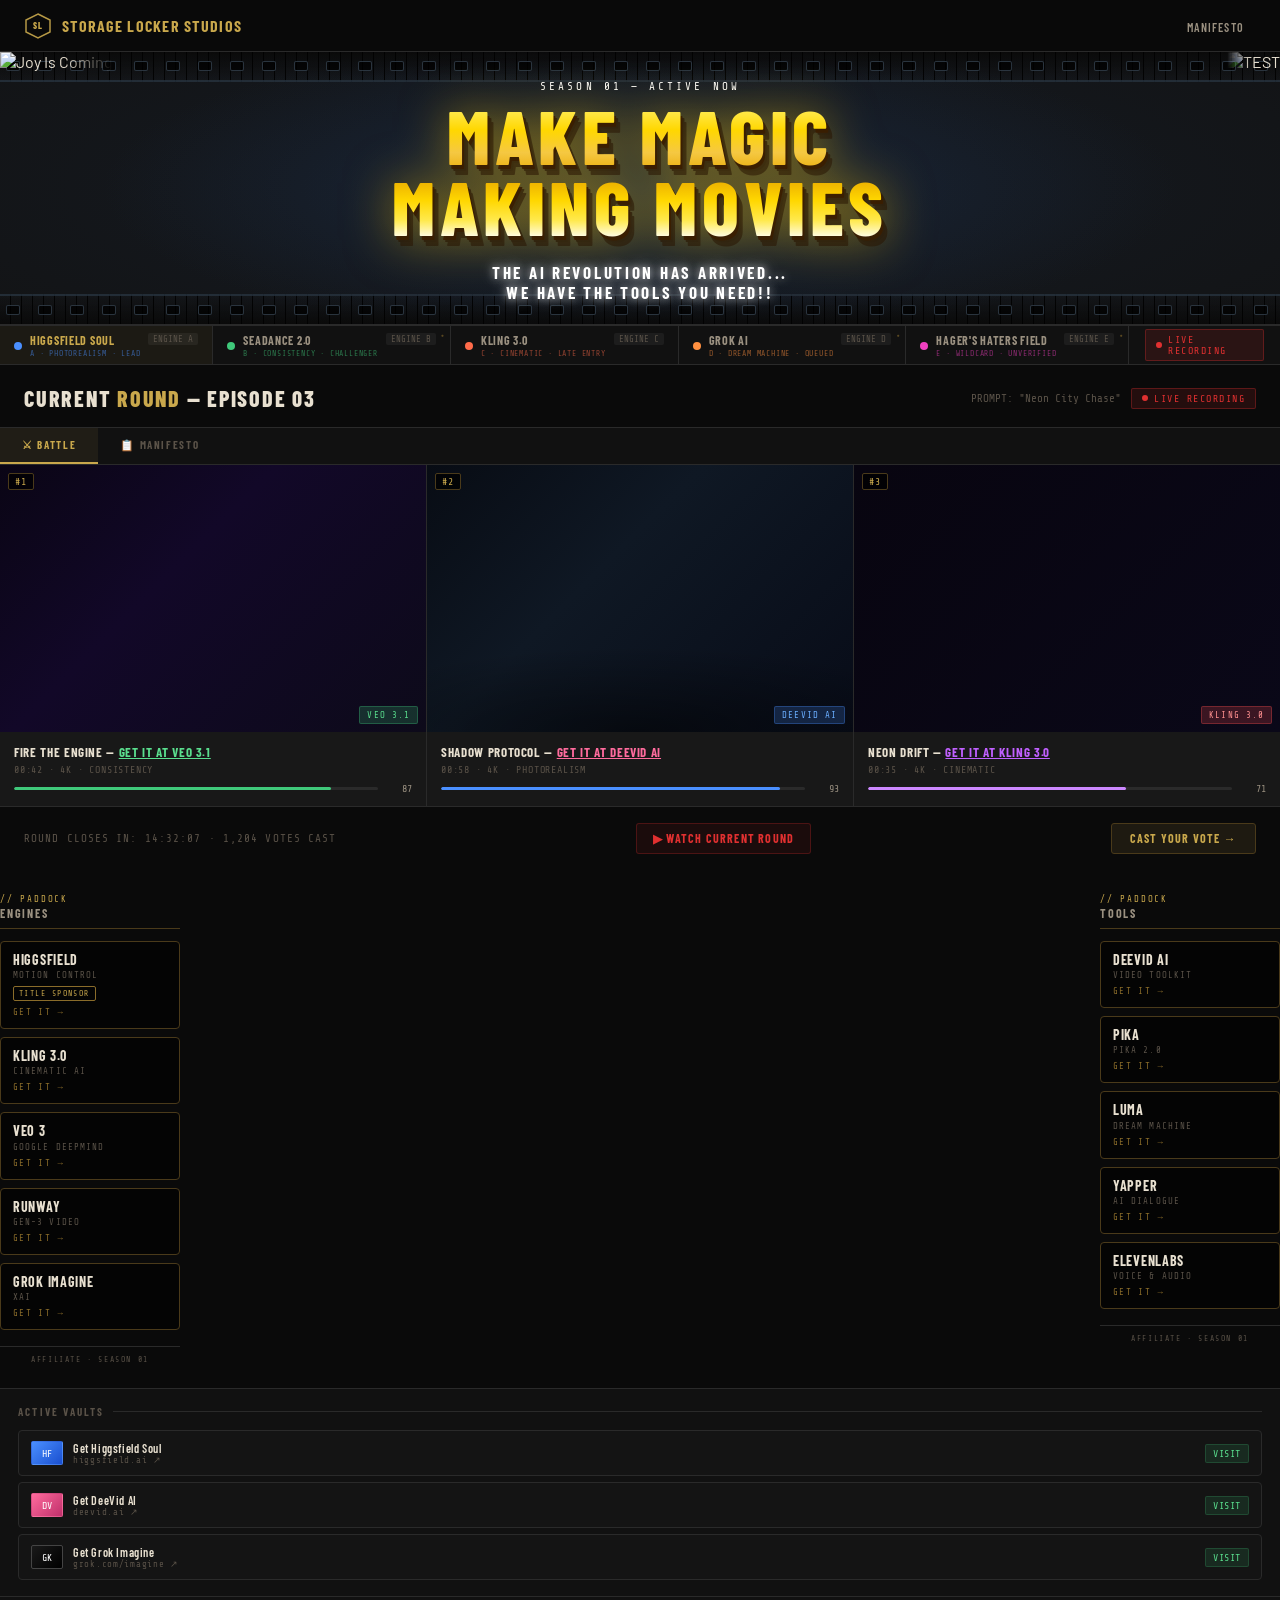
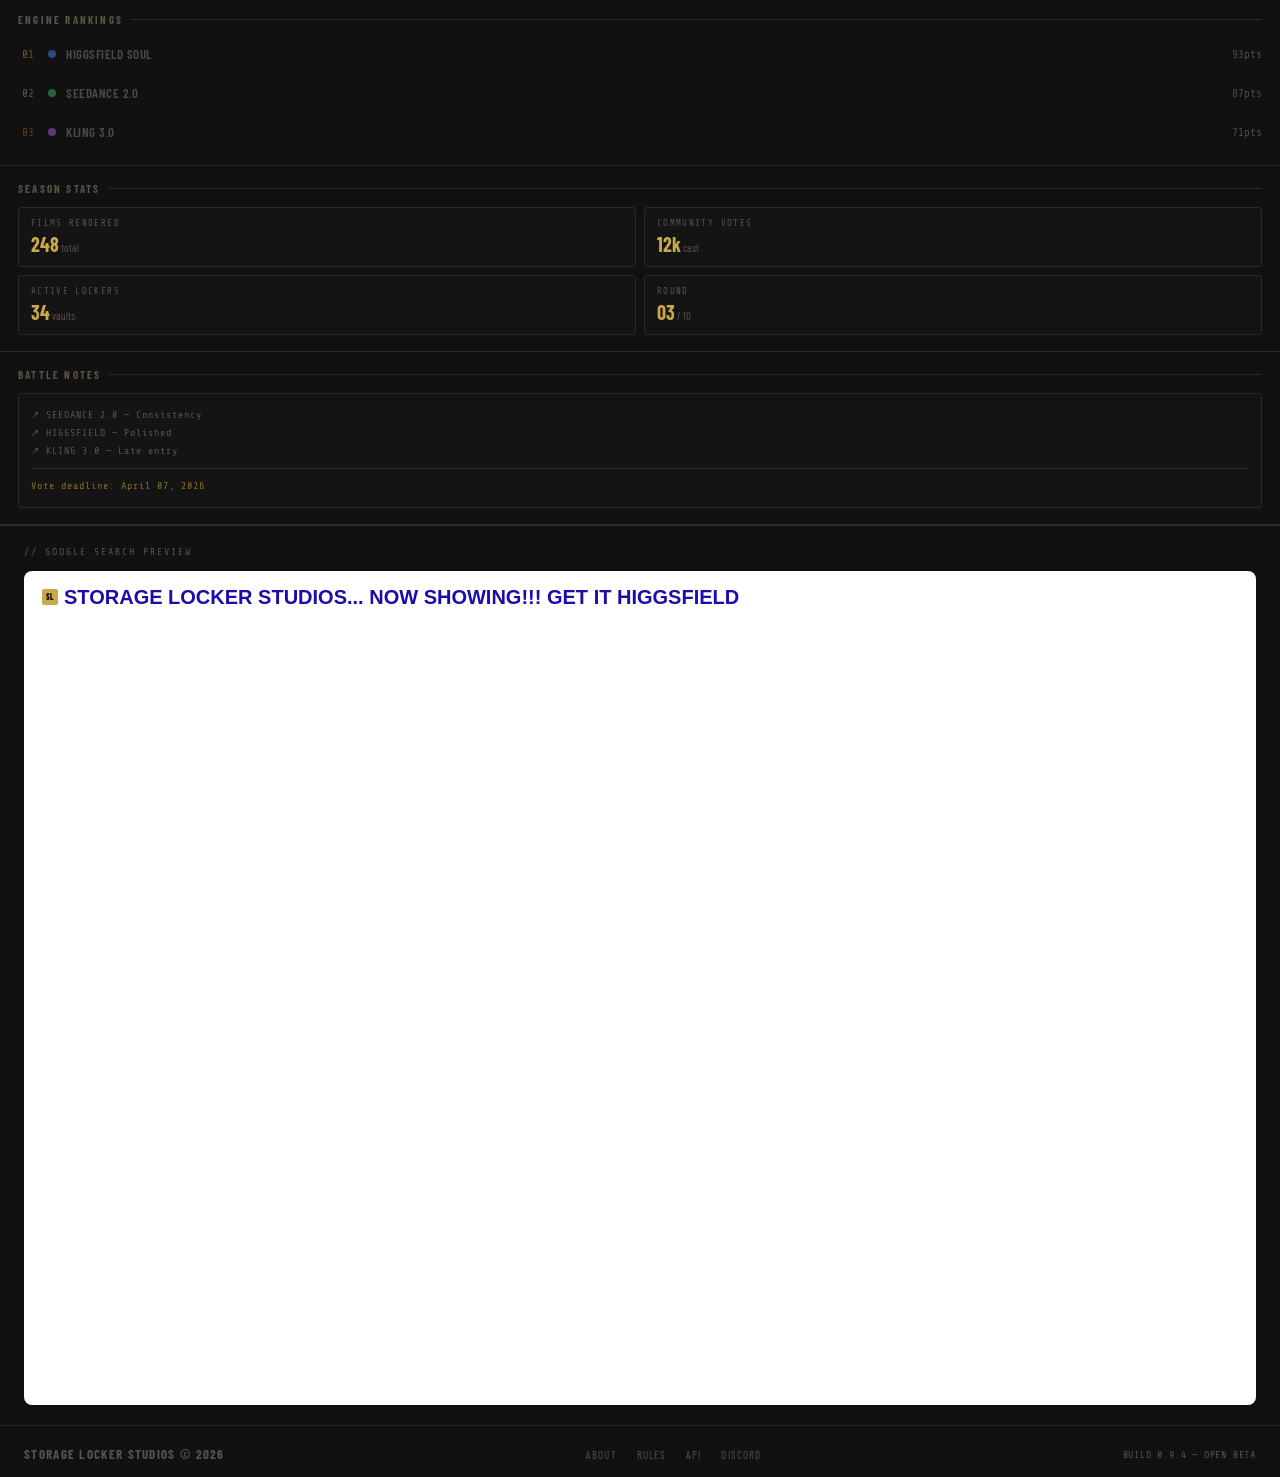
==== commit 370f9951: "Changes Co-authored-by: jleev10-ctrl <274350358+jleev10-ctrl@users.noreply.github.com>" ====
--- a/index.html
+++ b/index.html
@@ -565,6 +565,7 @@
   align-items: center;
   gap: 6px;
   margin-bottom: 2px;
+  min-width: 0;
 }
 .google-card-favicon {
   width: 16px; height: 16px;
@@ -575,6 +576,16 @@
 }
 .google-card-domain { color: #202124; font-size: 14px; }
 .google-card-path { color: #5f6368; font-size: 14px; }
+.google-card-headline {
+  color: #1a0dab;
+  font-size: clamp(10px, 1.85vw, 20px);
+  font-weight: 700;
+  line-height: 1;
+  white-space: nowrap;
+  overflow: hidden;
+  text-overflow: clip;
+  text-decoration: none;
+}
 .google-card-title {
   font-size: 20px;
   color: #1a0dab;
@@ -1202,12 +1213,10 @@
 <div class="google-preview-wrap">
   <div class="google-preview-label">// Google Search Preview</div>
   <div class="google-card">
-    <div class="google-card-url">
+    <div class="google-card-url" aria-label="Now showing at Higgsfield">
       <div class="google-card-favicon">SL</div>
-      <span class="google-card-domain">STORAGELOCKERSTUDIOS</span>
-      <span class="google-card-path"> › NOW SHOWING IN THE ARENA</span>
+      <a class="google-card-headline" href="https://higgsfield.ai/" target="_blank" rel="noopener">STORAGE LOCKER STUDIOS... NOW SHOWING!!! GET IT HIGGSFIELD</a>
     </div>
-    <a class="google-card-title" href="https://higgsfield.ai/" target="_blank" rel="noopener" style="display:block;text-decoration:none;">storage locker studios &gt; now showing ...get it at higgsfield !!</a>
     <div class="now-watching-frame">
       <iframe src="https://www.youtube.com/embed/zFGXNoDWXCY" title="Now Watching" allow="accelerometer; autoplay; clipboard-write; encrypted-media; gyroscope; picture-in-picture; web-share" allowfullscreen></iframe>
     </div>
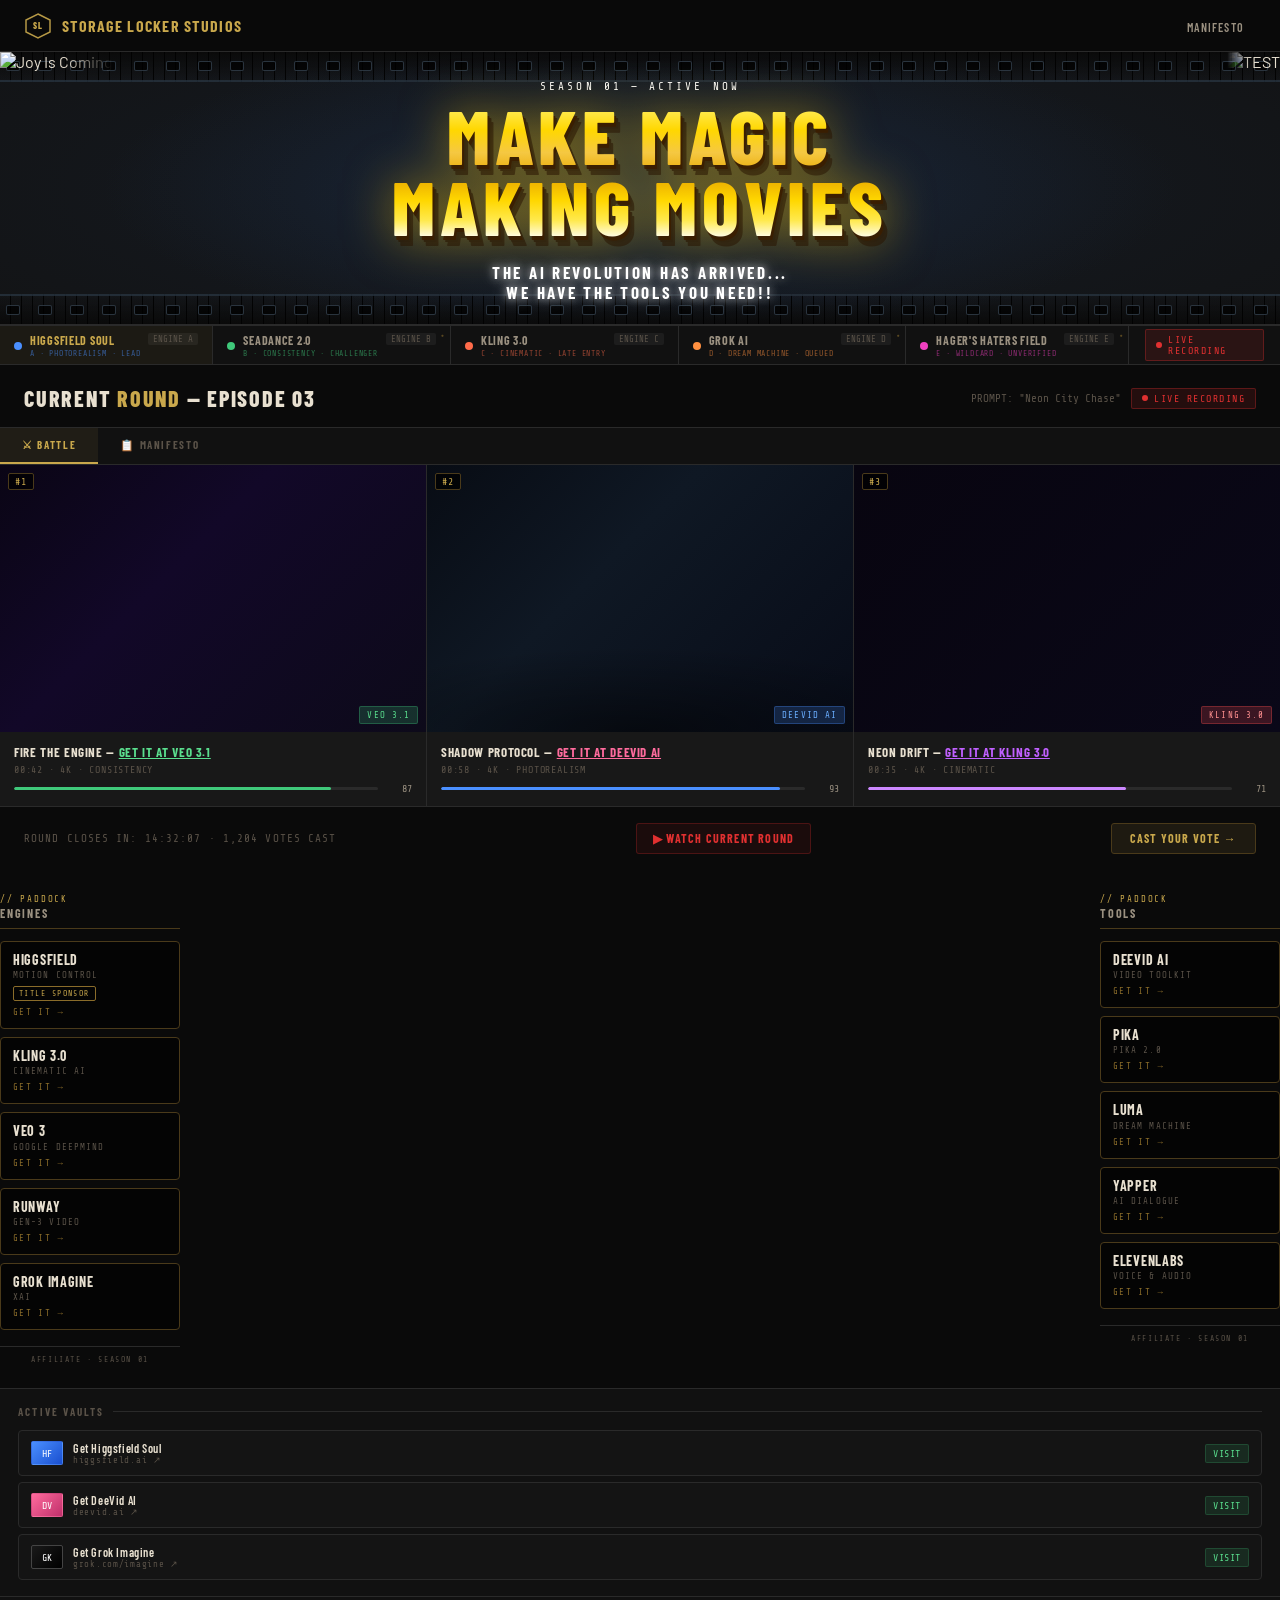
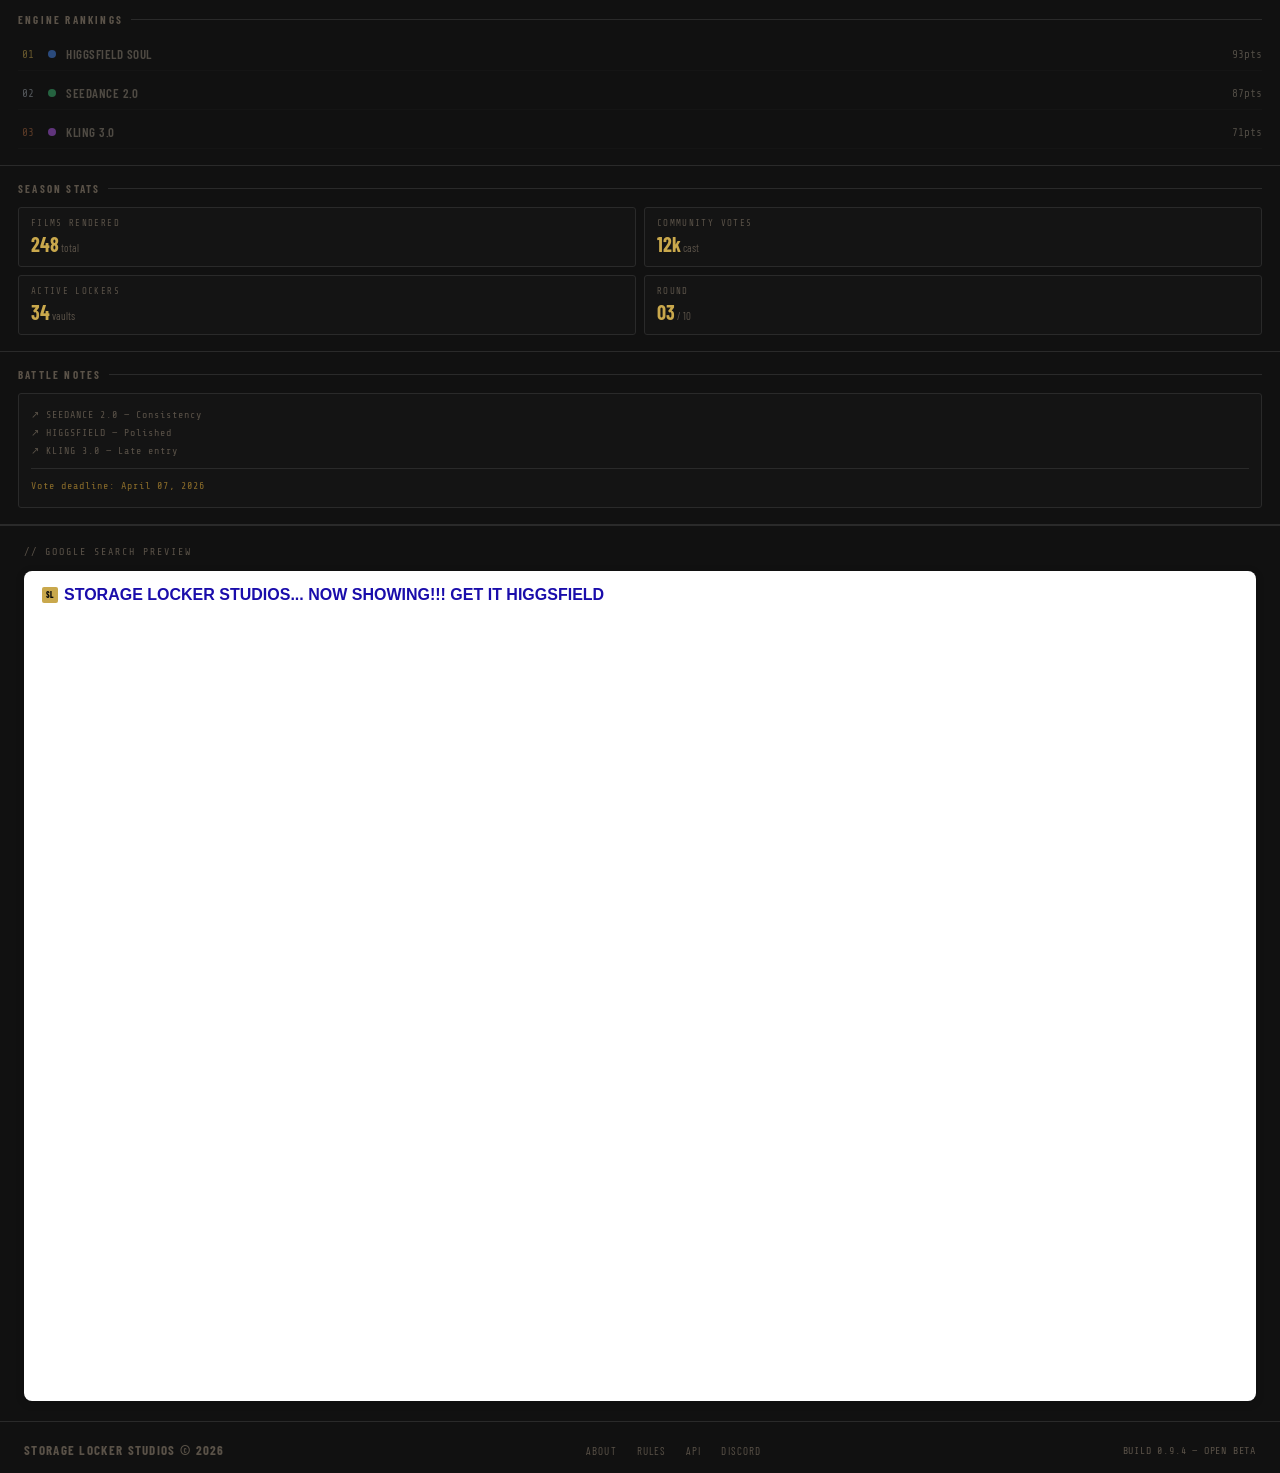
==== commit 166c489c: "Changes Co-authored-by: jleev10-ctrl <274350358+jleev10-ctrl@users.noreply.github.com>" ====
--- a/index.html
+++ b/index.html
@@ -574,38 +574,18 @@
   display: inline-flex; align-items: center; justify-content: center;
   font-size: 8px; font-weight: 800; color: #0a0a0a; font-family: 'Barlow Condensed', sans-serif;
 }
-.google-card-domain { color: #202124; font-size: 14px; }
-.google-card-path { color: #5f6368; font-size: 14px; }
 .google-card-headline {
   color: #1a0dab;
-  font-size: clamp(10px, 1.85vw, 20px);
+  font-size: clamp(9px, 2.2vw, 16px);
   font-weight: 700;
   line-height: 1;
   white-space: nowrap;
   overflow: hidden;
   text-overflow: clip;
   text-decoration: none;
+  flex: 1 1 auto;
+  min-width: 0;
 }
-.google-card-title {
-  font-size: 20px;
-  color: #1a0dab;
-  margin: 4px 0 2px;
-  line-height: 1.3;
-  cursor: pointer;
-}
-.google-card-title:hover { text-decoration: underline; }
-.google-card-media {
-  width: 100%;
-  aspect-ratio: 16 / 9;
-  object-fit: cover;
-  display: block;
-}
-.google-card-desc {
-  font-size: 14px;
-  color: #4d5156;
-  line-height: 1.55;
-}
-.google-card-desc span { color: #202124; font-weight: bold; }
 .now-watching-frame { position: relative; width: 100%; max-width: 400px; margin: 0 auto; aspect-ratio: 9 / 16; }
 .now-watching-frame iframe { position: absolute; inset: 0; width: 100%; height: 100%; border: 0; border-radius: 6px; }
 @media (min-width: 768px) {
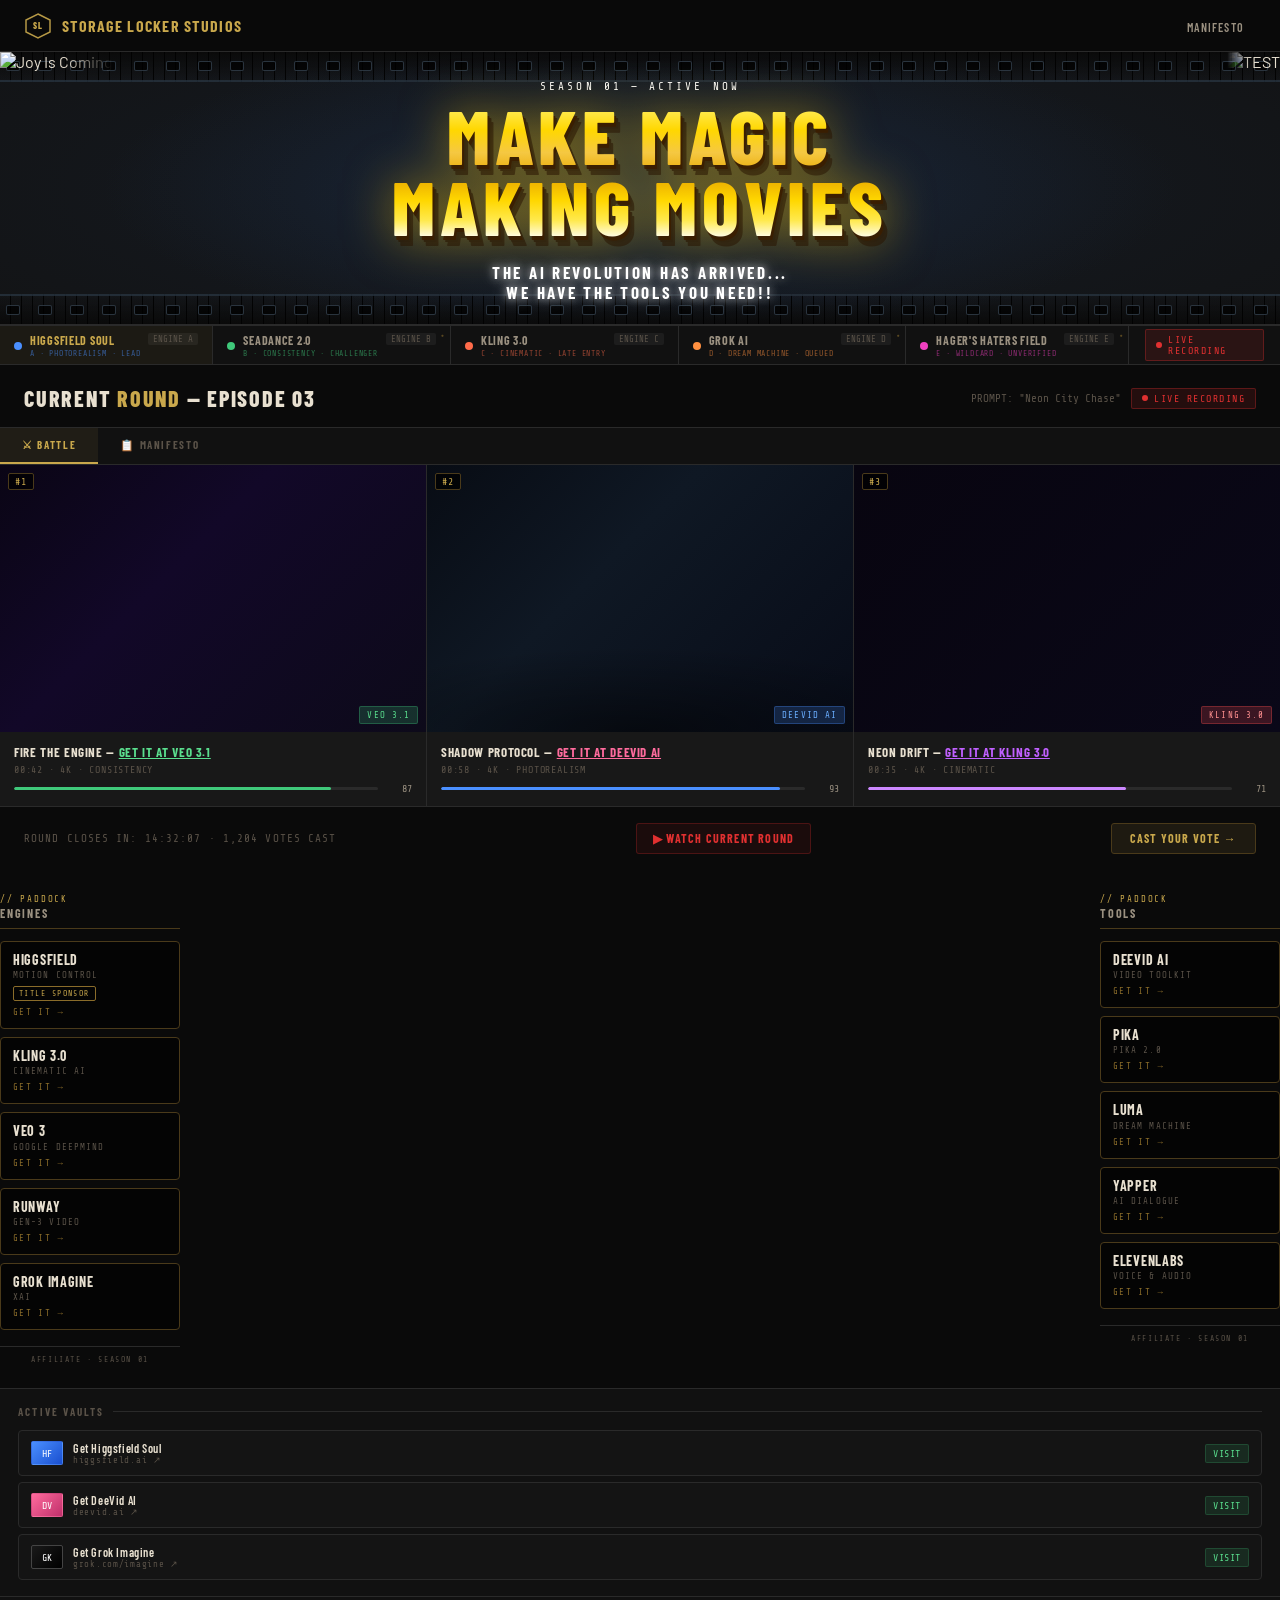
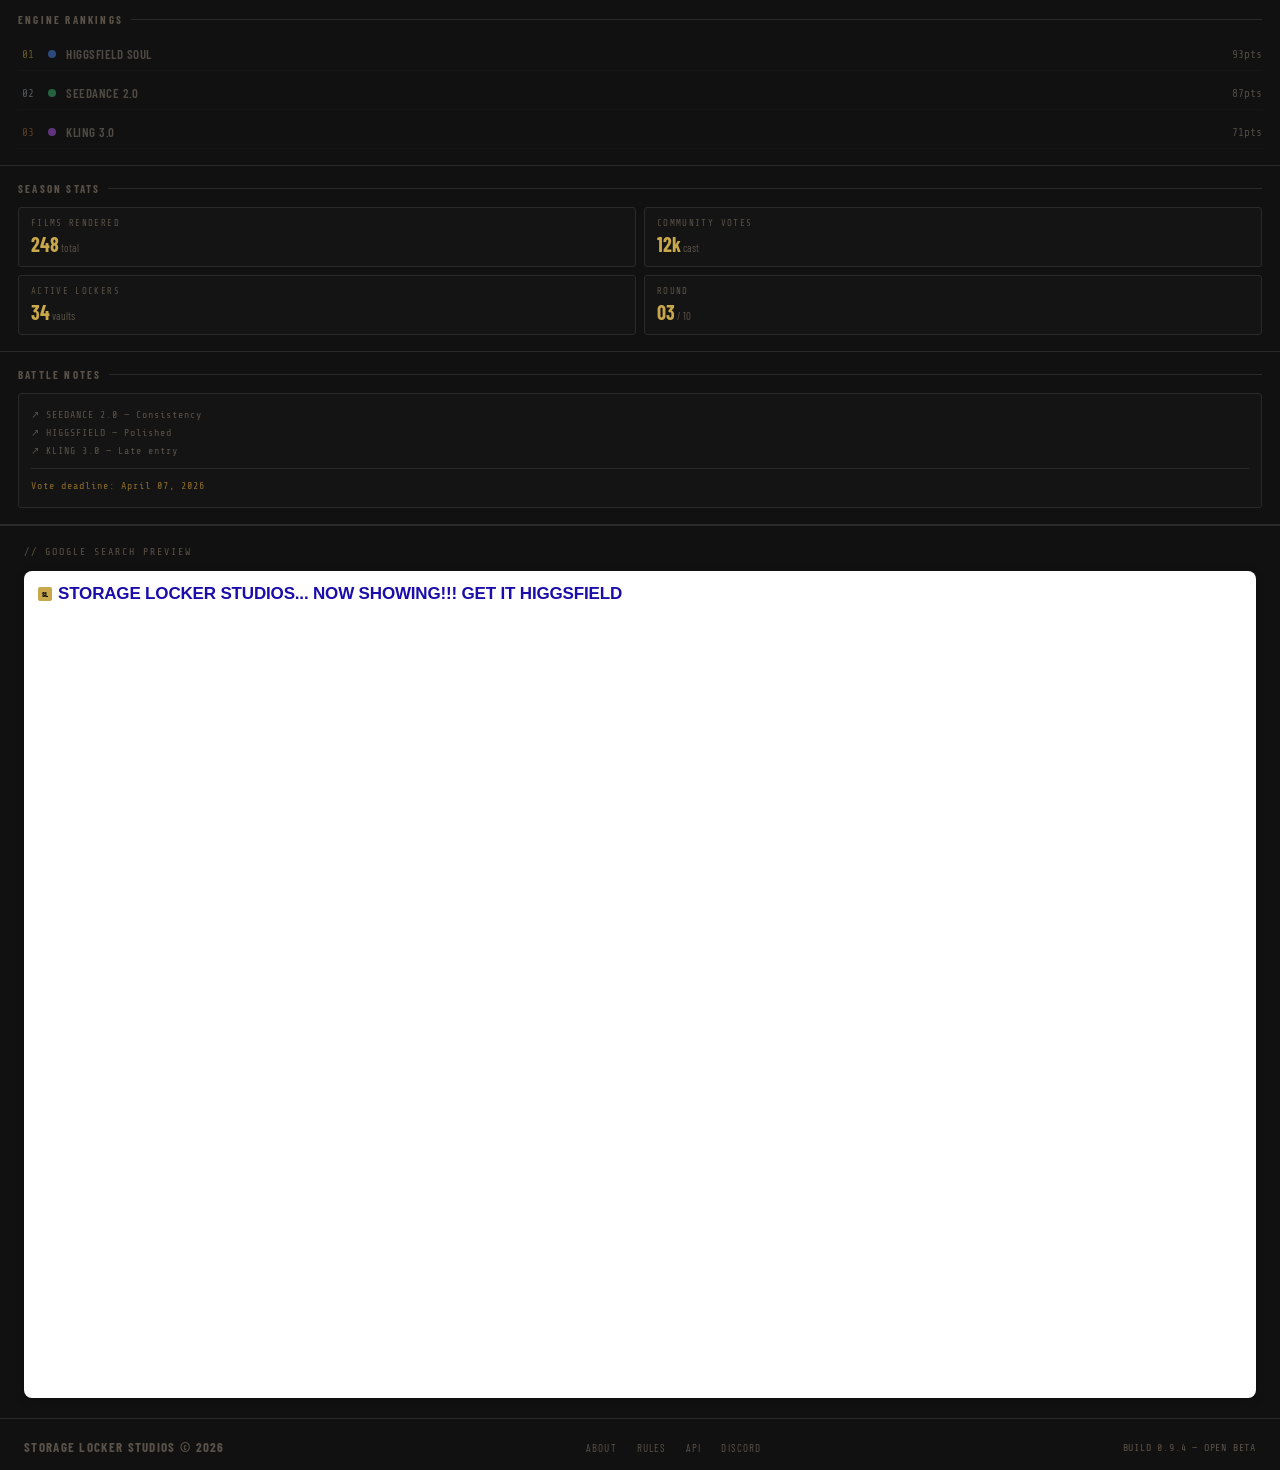
==== commit a72fa285: "Changes Co-authored-by: jleev10-ctrl <274350358+jleev10-ctrl@users.noreply.github.com>" ====
--- a/index.html
+++ b/index.html
@@ -550,35 +550,37 @@
   text-transform: uppercase;
   margin-bottom: 8px;
 }
-.google-card {
-  background: #fff;
-  border-radius: 8px;
-  padding: 16px 18px;
-  max-width: 600px;
-  font-family: Arial, sans-serif;
-  box-shadow: 0 2px 8px rgba(0,0,0,0.18);
-}
-.google-card-url {
-  font-size: 12px;
-  color: #202124;
-  display: flex;
-  align-items: center;
-  gap: 6px;
-  margin-bottom: 2px;
+.google-card {
+  background: #fff;
+  border-radius: 8px;
+  padding: 14px 14px;
+  max-width: 600px;
+  font-family: Arial, sans-serif;
+  box-shadow: 0 2px 8px rgba(0,0,0,0.18);
+}
+.google-card-url {
+  font-size: 12px;
+  color: #202124;
+  display: flex;
+  align-items: center;
+  gap: 6px;
+  margin-bottom: 2px;
   min-width: 0;
-}
-.google-card-favicon {
-  width: 16px; height: 16px;
-  background: #c9a84c;
-  border-radius: 2px;
-  display: inline-flex; align-items: center; justify-content: center;
-  font-size: 8px; font-weight: 800; color: #0a0a0a; font-family: 'Barlow Condensed', sans-serif;
-}
+}
+.google-card-favicon {
+  width: 14px; height: 14px;
+  flex: 0 0 14px;
+  background: #c9a84c;
+  border-radius: 2px;
+  display: inline-flex; align-items: center; justify-content: center;
+  font-size: 7px; font-weight: 800; color: #0a0a0a; font-family: 'Barlow Condensed', sans-serif;
+}
 .google-card-headline {
   color: #1a0dab;
-  font-size: clamp(9px, 2.2vw, 16px);
+  font-size: clamp(9px, 2.85vw, 17px);
   font-weight: 700;
   line-height: 1;
+  letter-spacing: -0.01em;
   white-space: nowrap;
   overflow: hidden;
   text-overflow: clip;
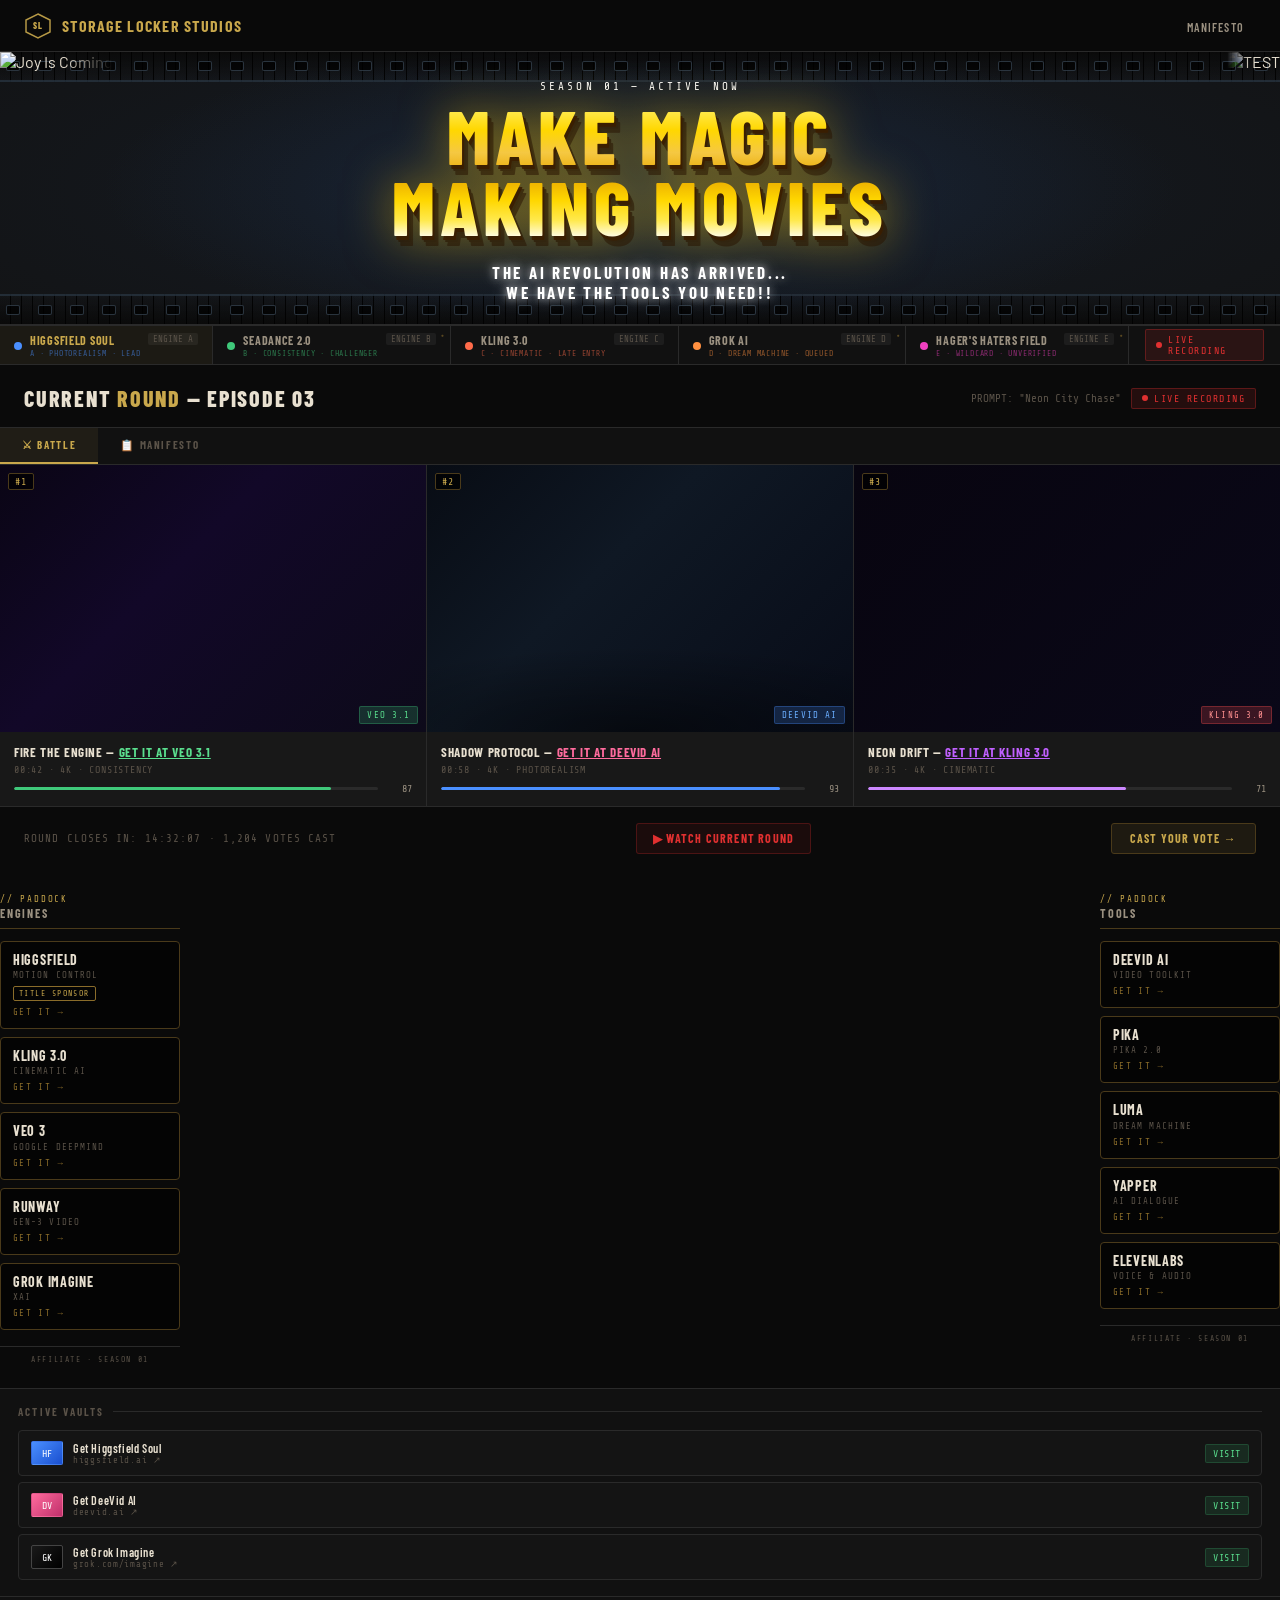
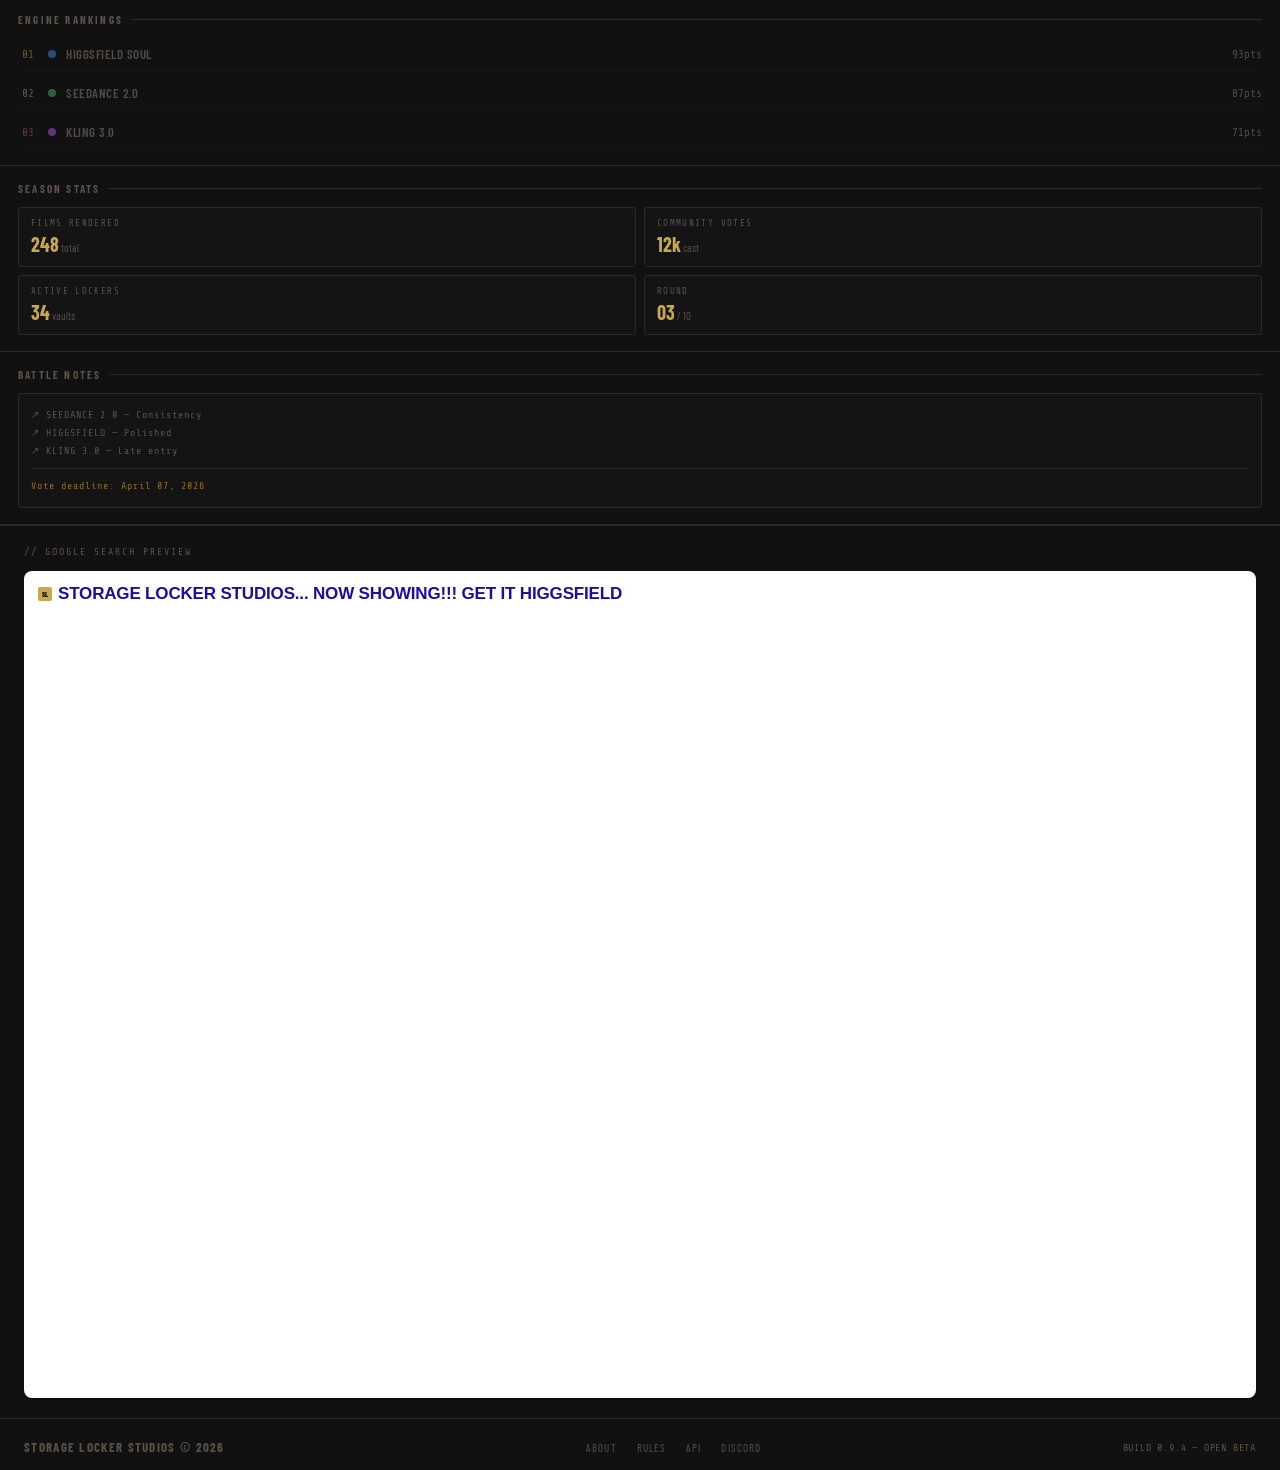
==== commit 69b2f316: "Changes Co-authored-by: jleev10-ctrl <274350358+jleev10-ctrl@users.noreply.github.com>" ====
--- a/index.html
+++ b/index.html
@@ -1197,7 +1197,7 @@
   <div class="google-card">
     <div class="google-card-url" aria-label="Now showing at Higgsfield">
       <div class="google-card-favicon">SL</div>
-      <a class="google-card-headline" href="https://higgsfield.ai/" target="_blank" rel="noopener">STORAGE LOCKER STUDIOS... NOW SHOWING!!! GET IT HIGGSFIELD</a>
+      <a class="google-card-headline" href="https://higgsfield.ai/" target="_blank" rel="noopener">STORAGE LOCKER STUDIOS... NOW SHOWING!!!<span class="hl-tail"> GET IT HIGGSFIELD</span></a>
     </div>
     <div class="now-watching-frame">
       <iframe src="https://www.youtube.com/embed/zFGXNoDWXCY" title="Now Watching" allow="accelerometer; autoplay; clipboard-write; encrypted-media; gyroscope; picture-in-picture; web-share" allowfullscreen></iframe>
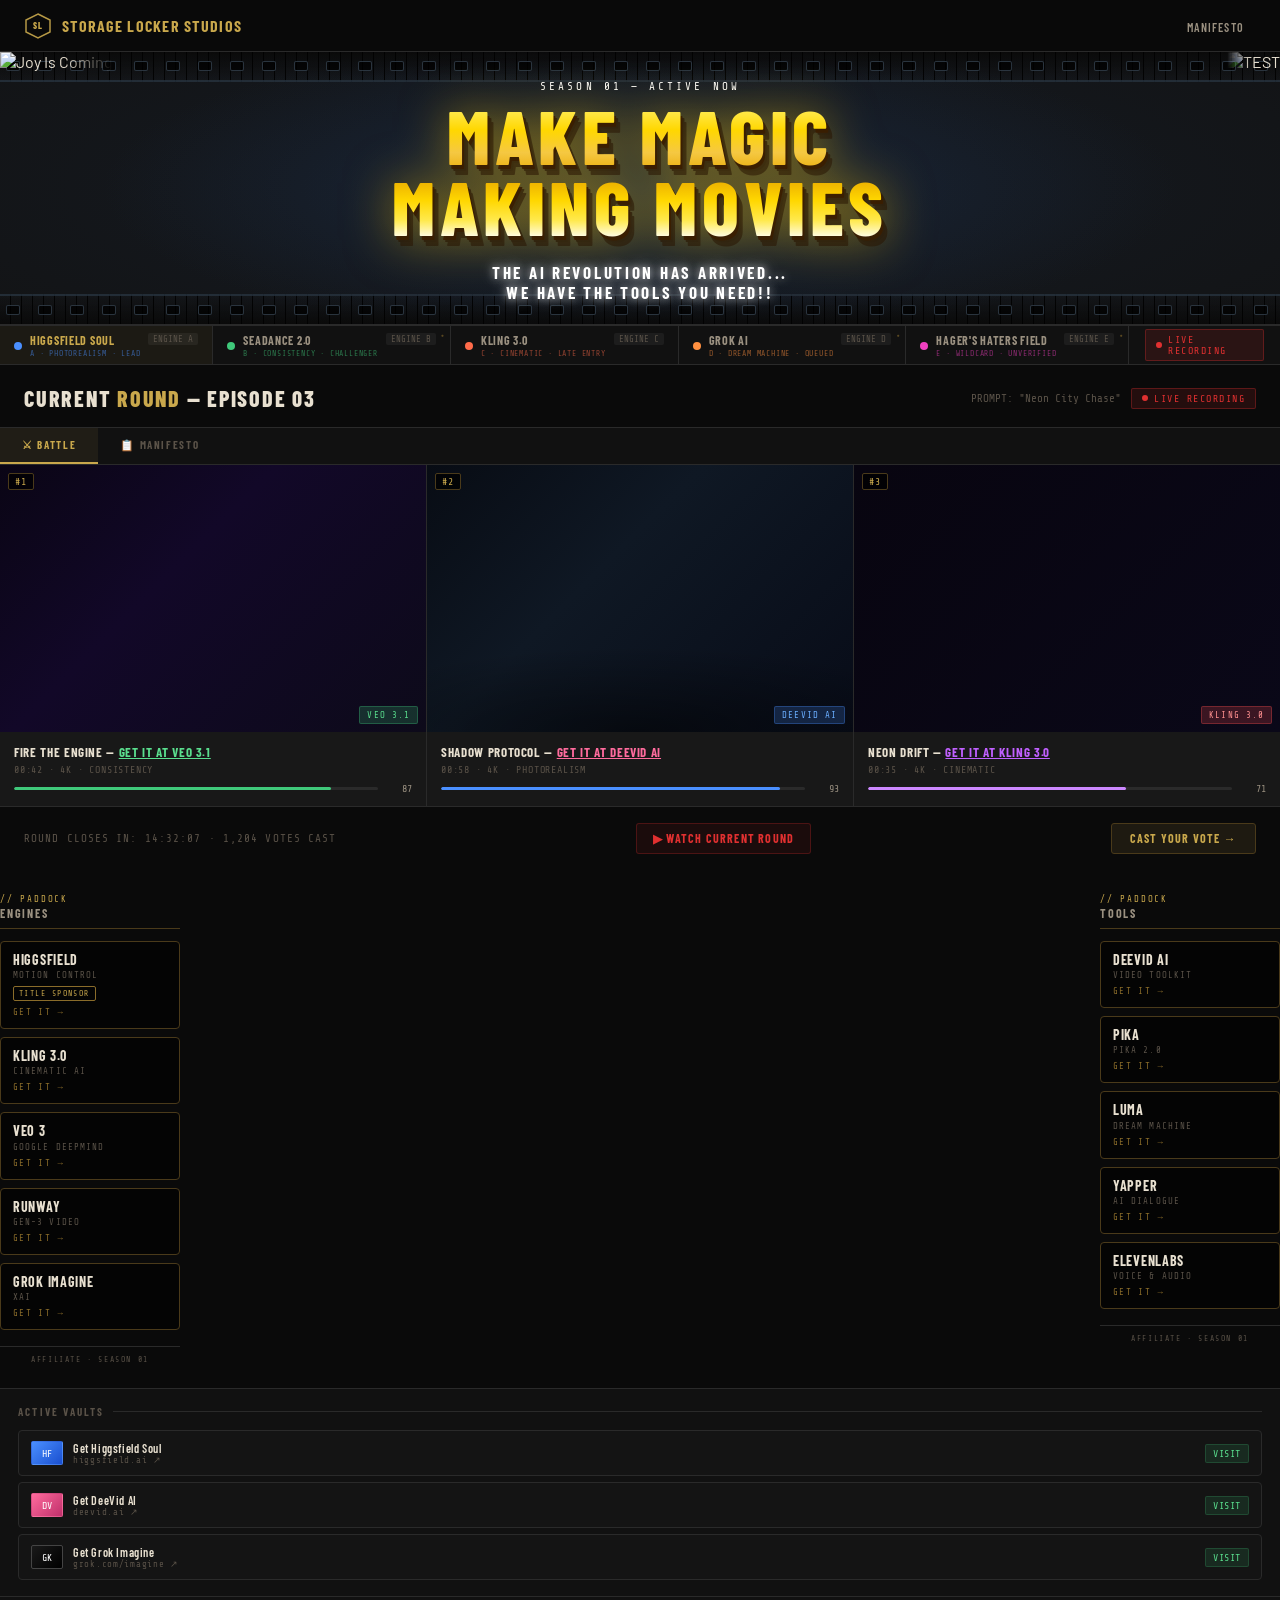
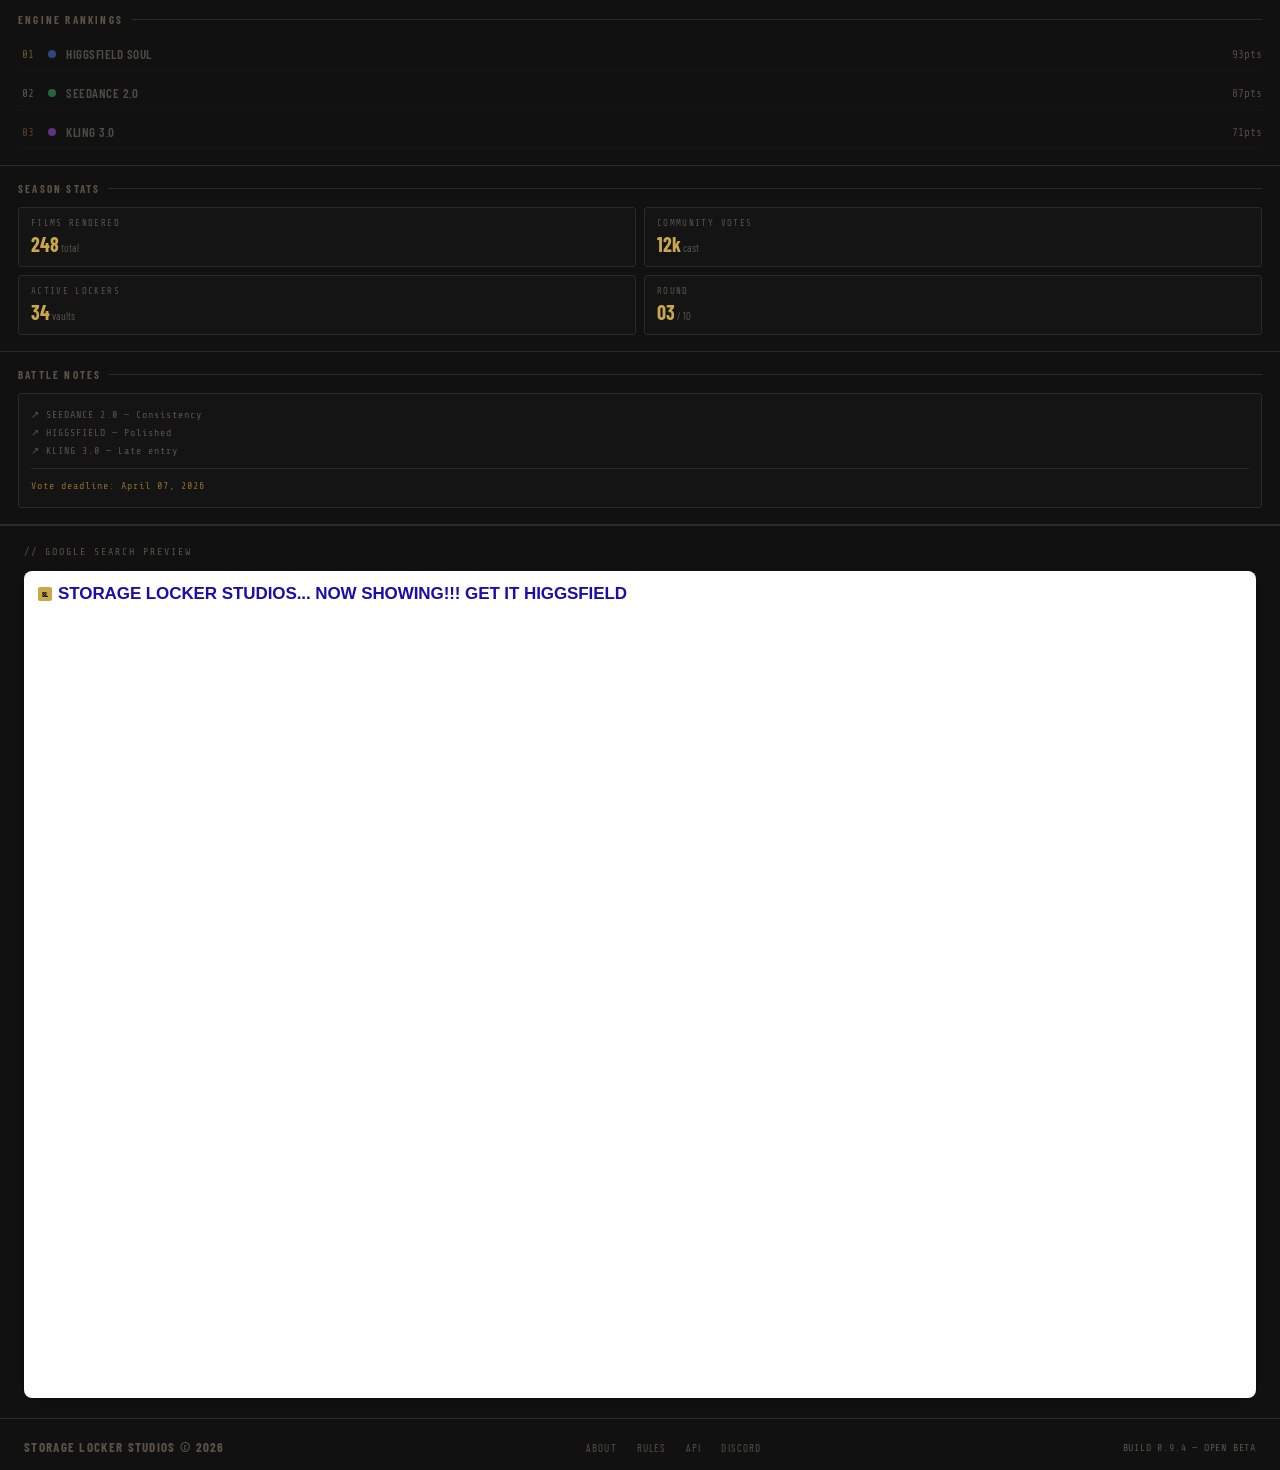
==== commit faec8993: "Changes Co-authored-by: jleev10-ctrl <274350358+jleev10-ctrl@users.noreply.github.com>" ====
--- a/index.html
+++ b/index.html
@@ -577,16 +577,20 @@
 }
 .google-card-headline {
   color: #1a0dab;
-  font-size: clamp(9px, 2.85vw, 17px);
+  font-size: clamp(11px, 2.85vw, 17px);
   font-weight: 700;
   line-height: 1;
-  letter-spacing: -0.01em;
+  letter-spacing: -0.005em;
   white-space: nowrap;
   overflow: hidden;
   text-overflow: clip;
   text-decoration: none;
   flex: 1 1 auto;
   min-width: 0;
+}
+.google-card-headline .hl-tail { display: none; }
+@media (min-width: 600px) {
+  .google-card-headline .hl-tail { display: inline; }
 }
 .now-watching-frame { position: relative; width: 100%; max-width: 400px; margin: 0 auto; aspect-ratio: 9 / 16; }
 .now-watching-frame iframe { position: absolute; inset: 0; width: 100%; height: 100%; border: 0; border-radius: 6px; }
